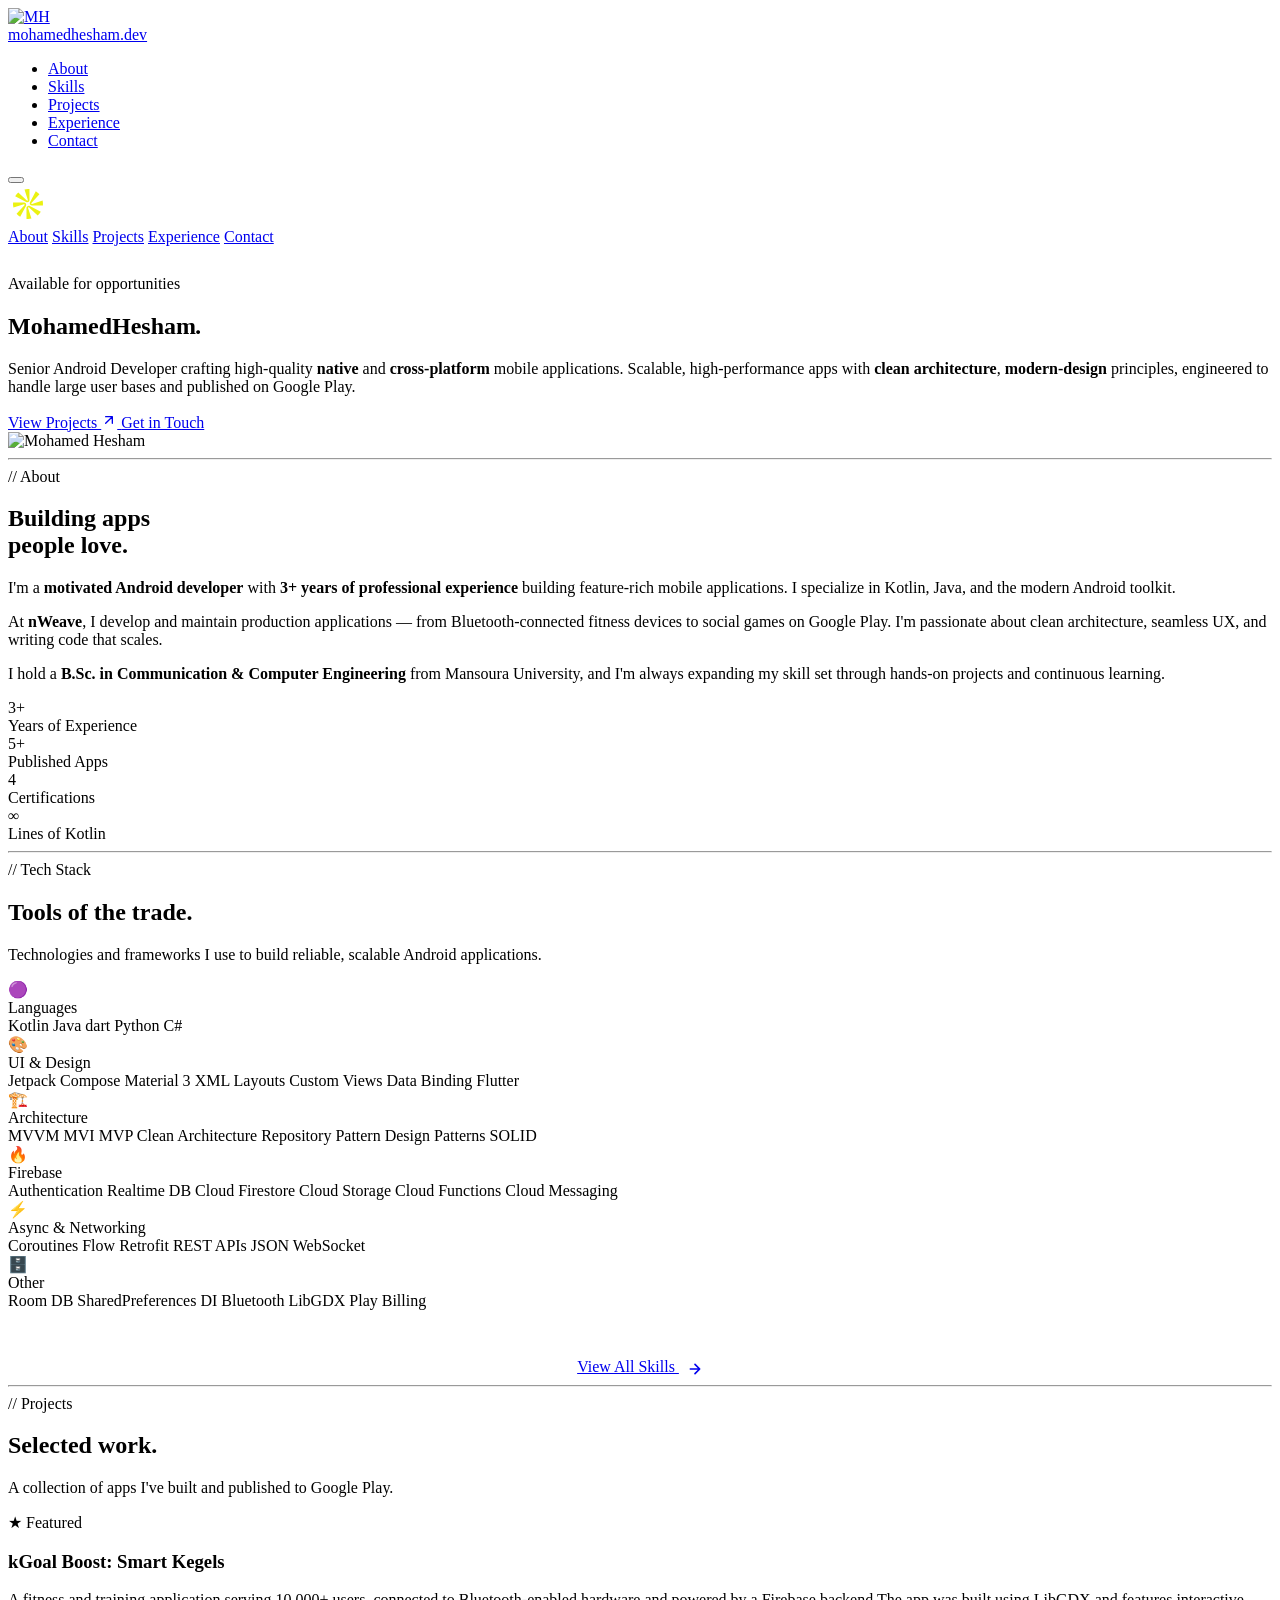
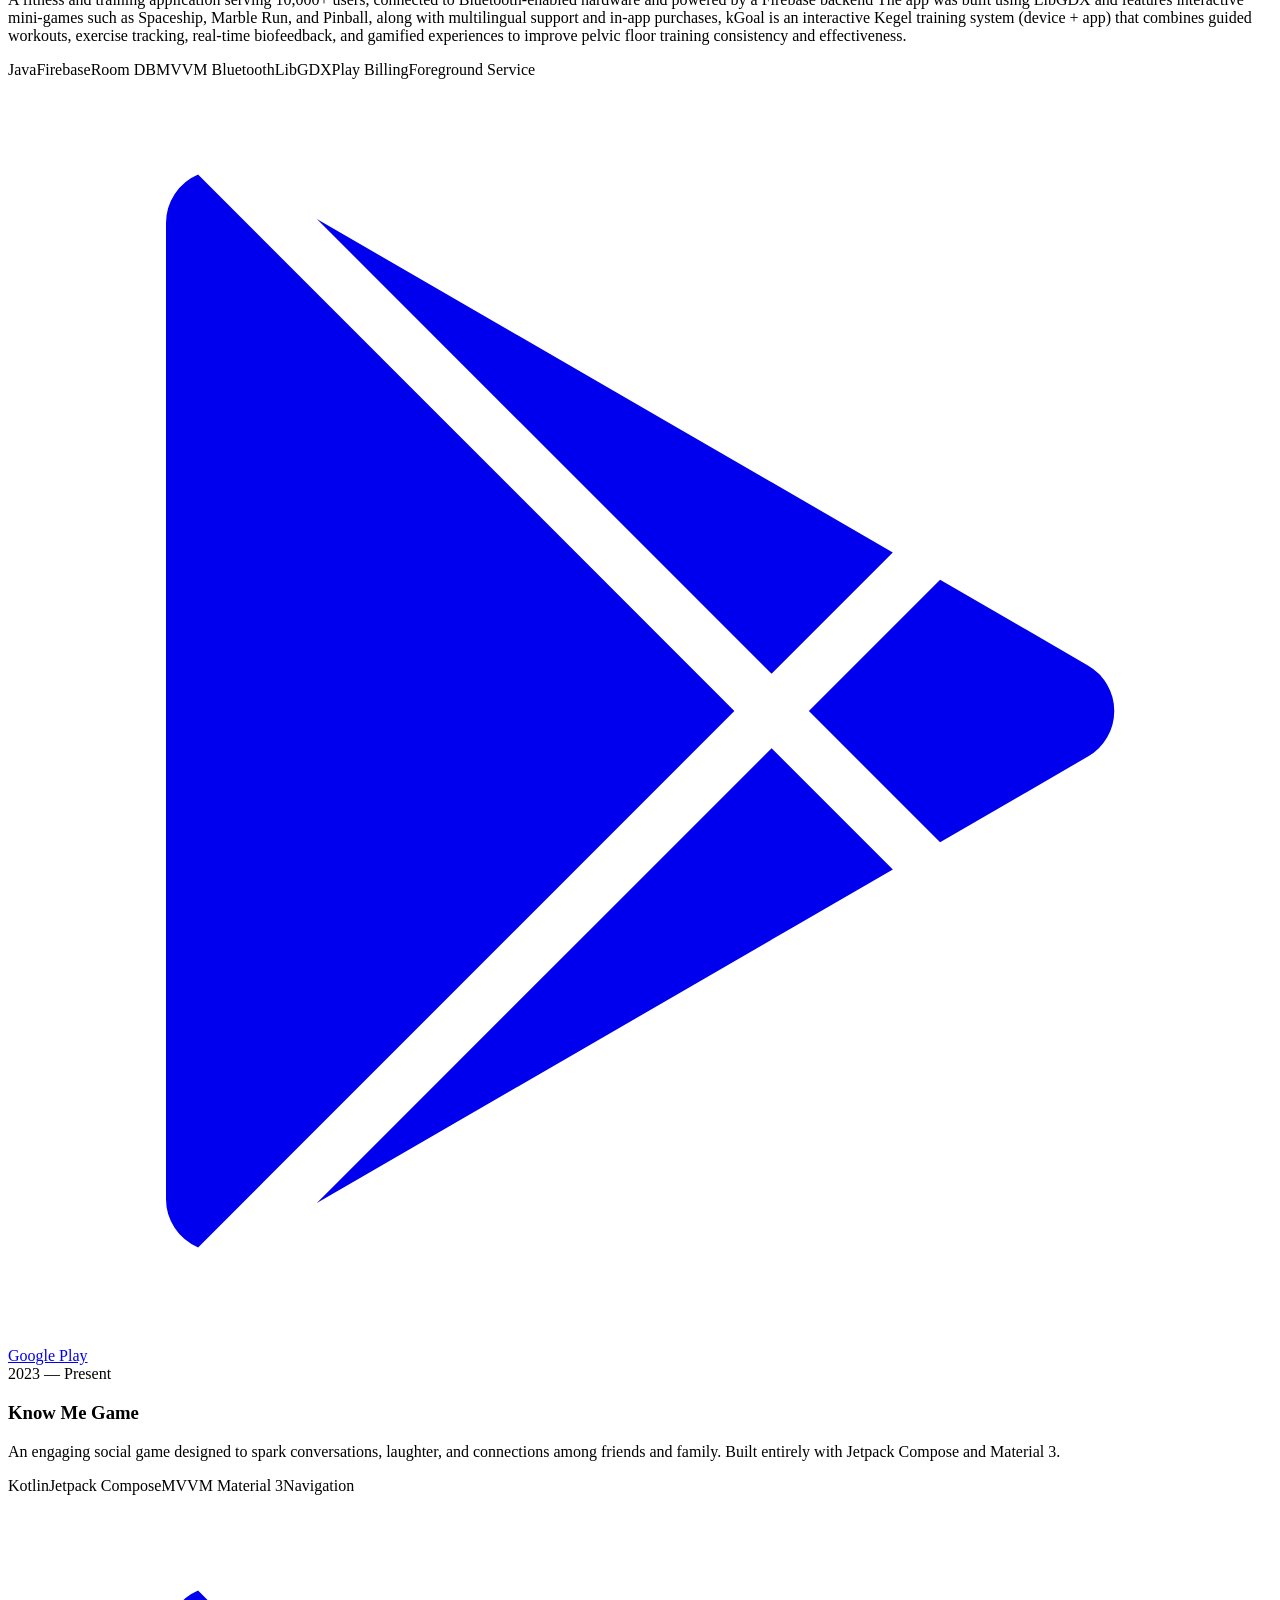
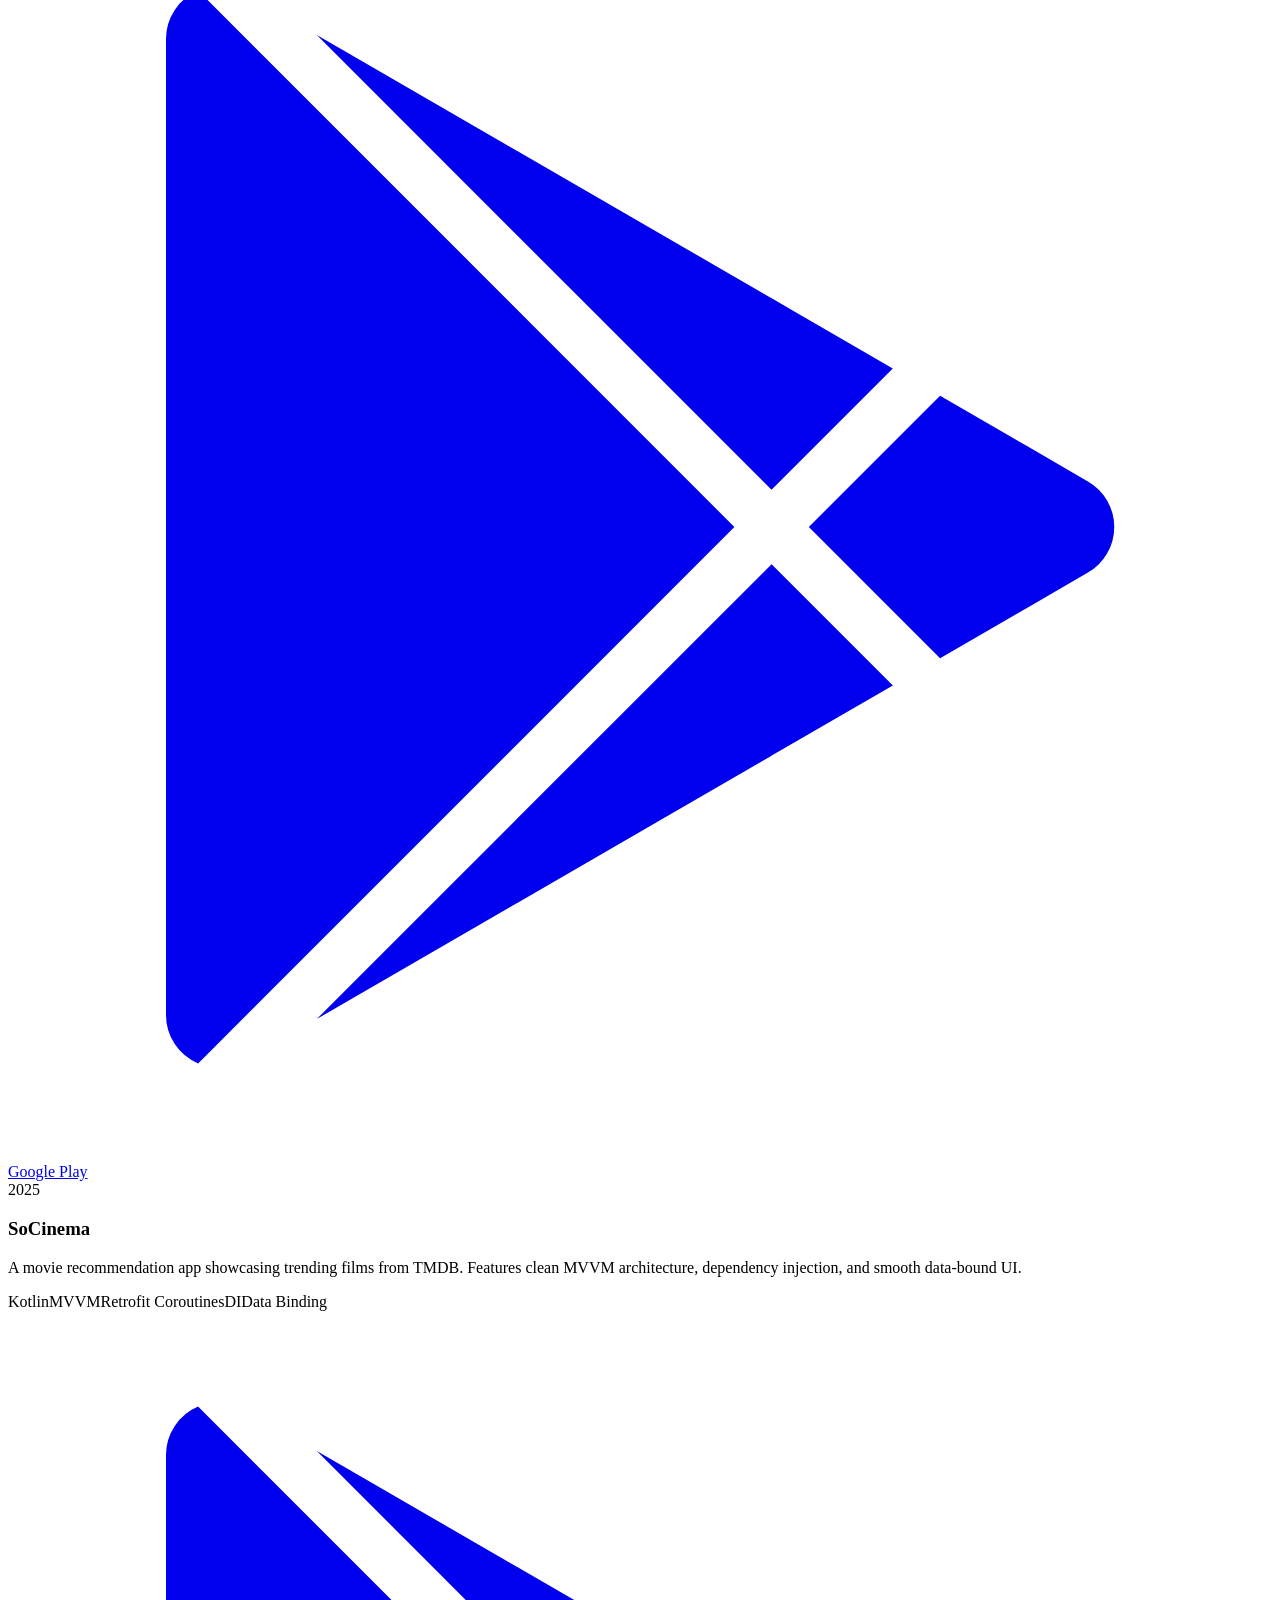
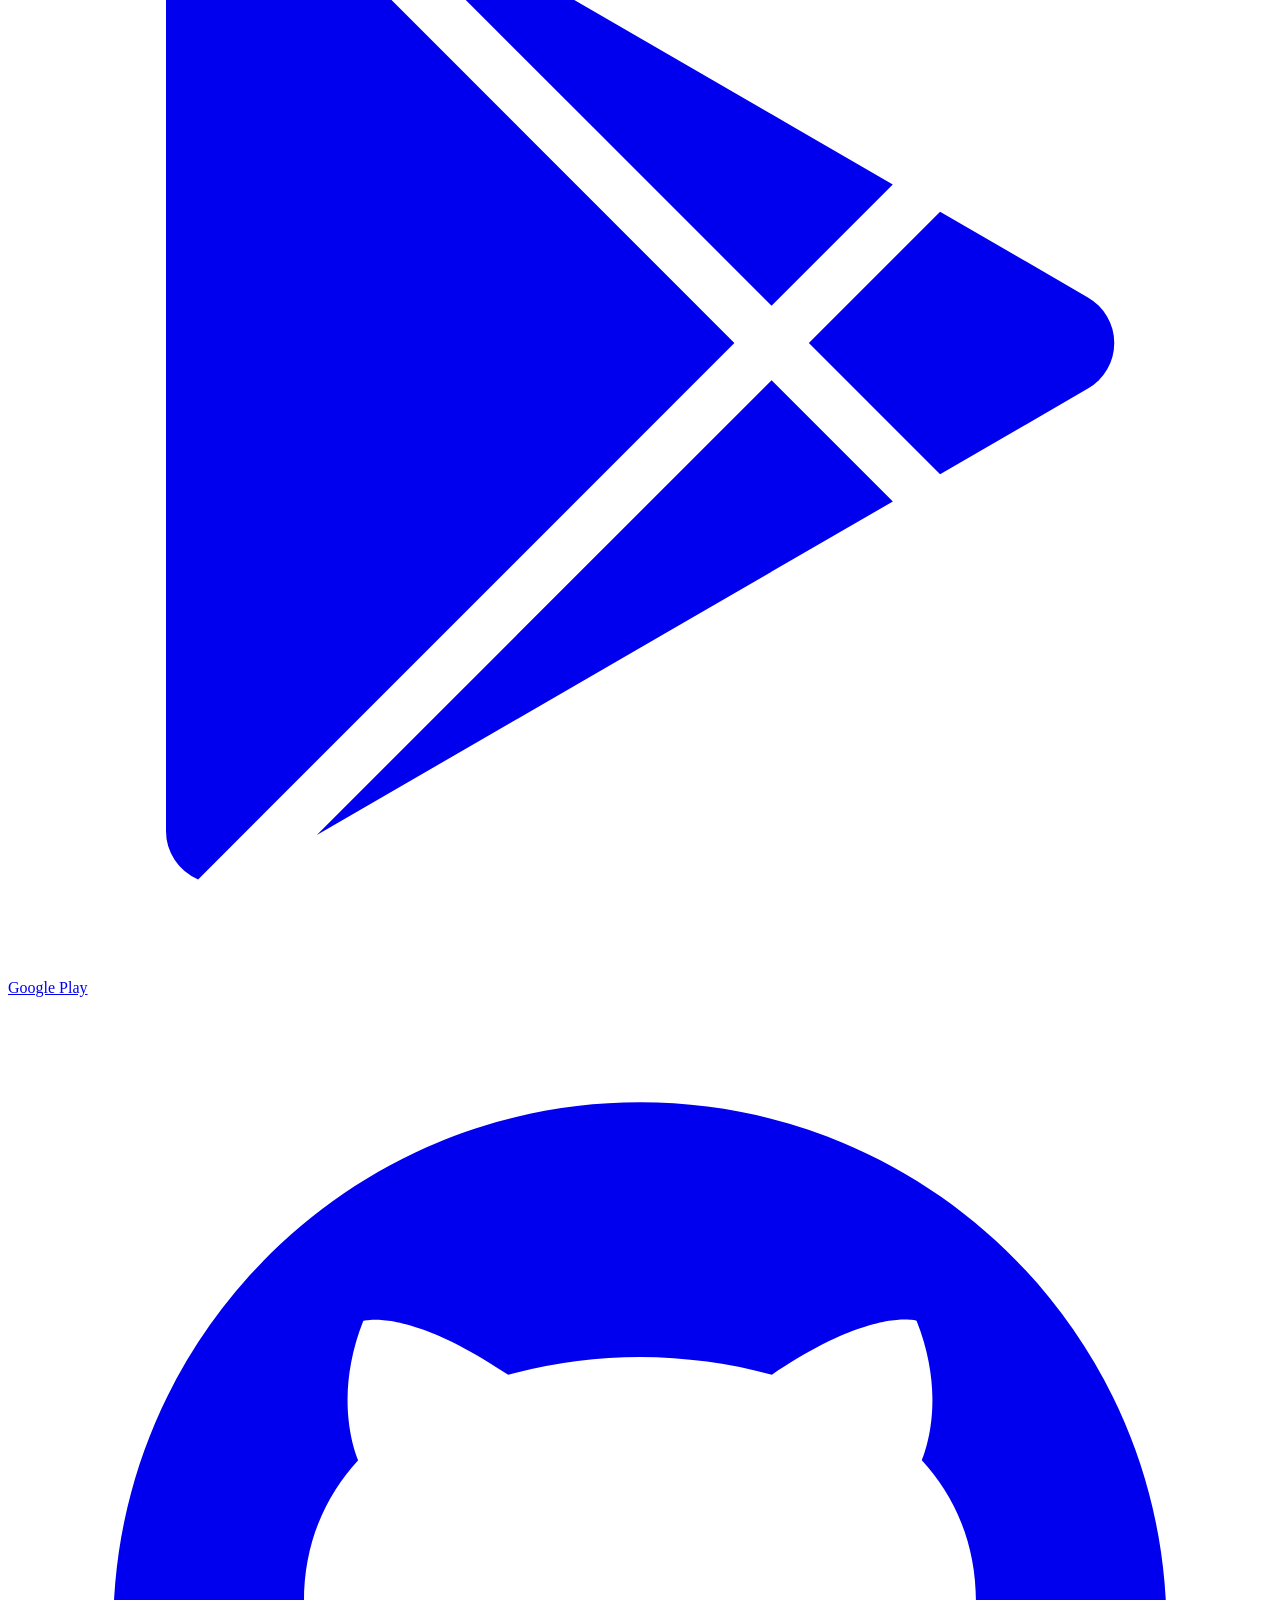
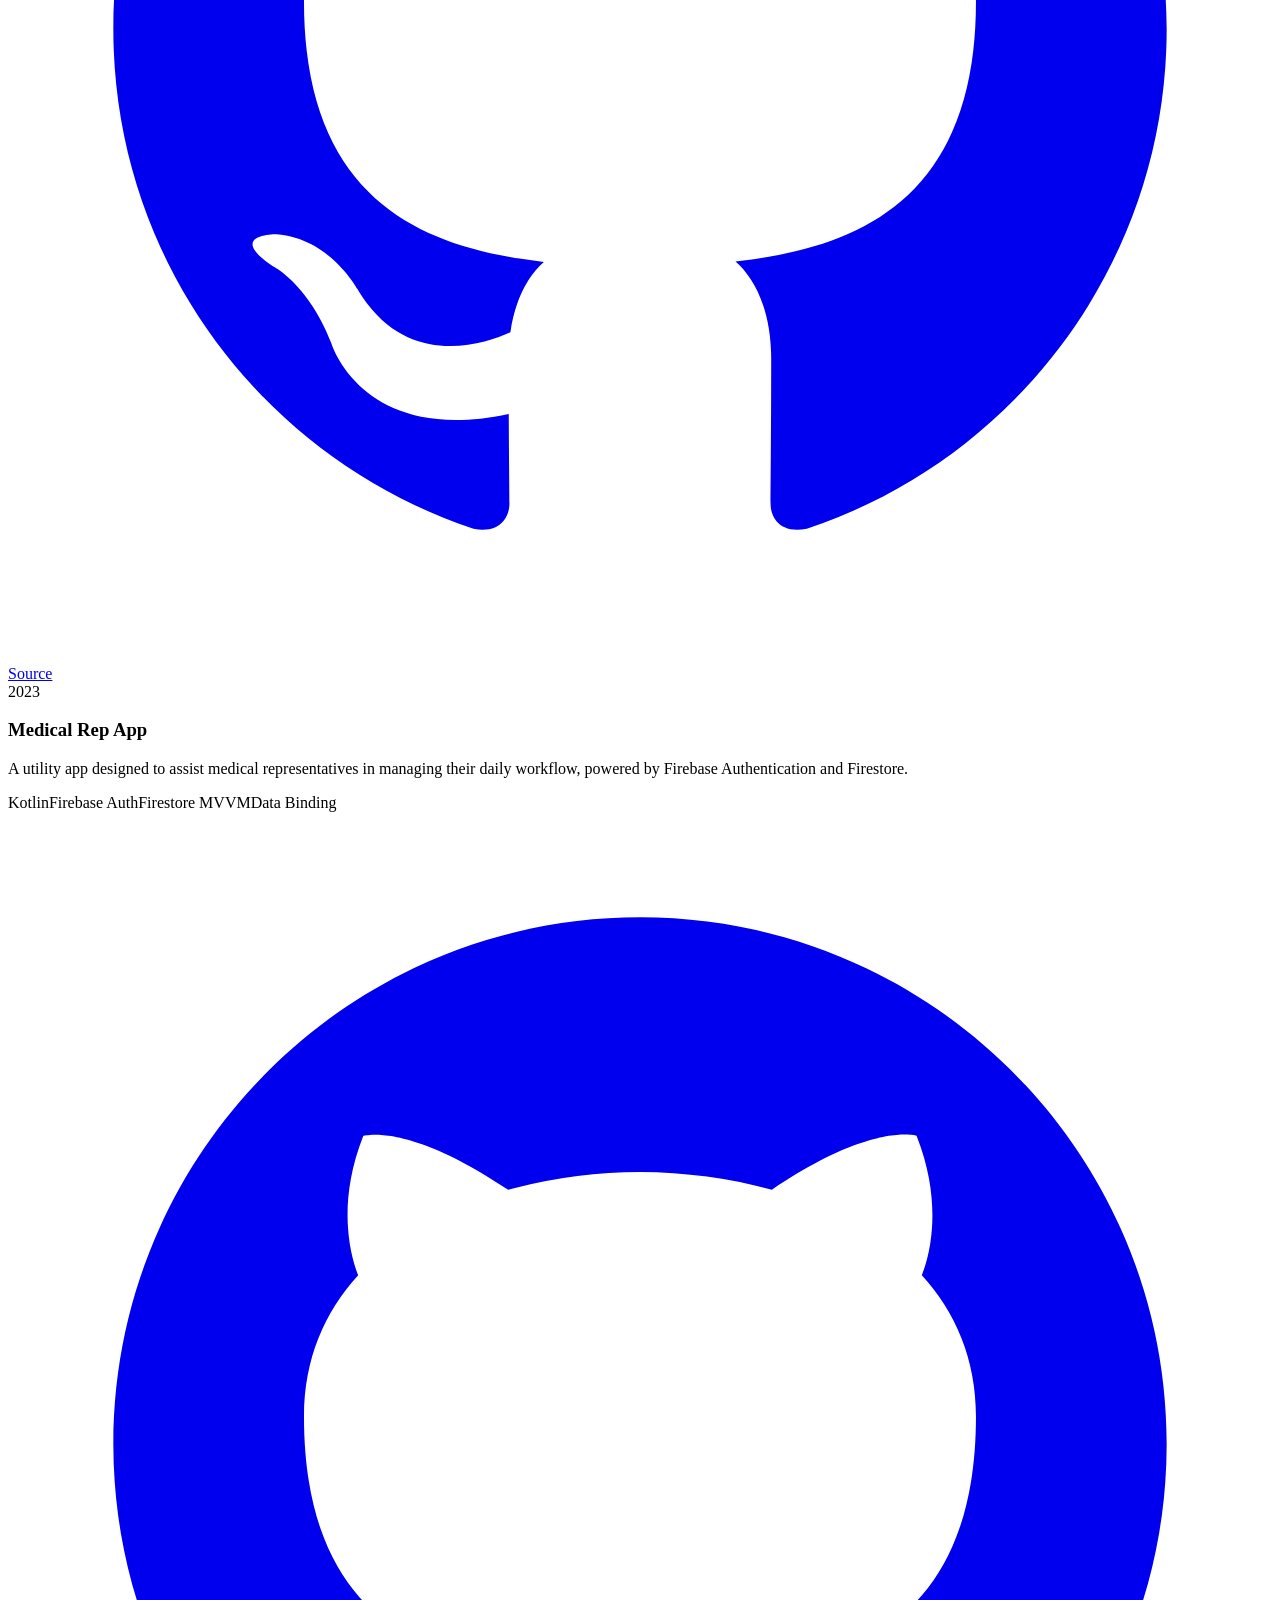
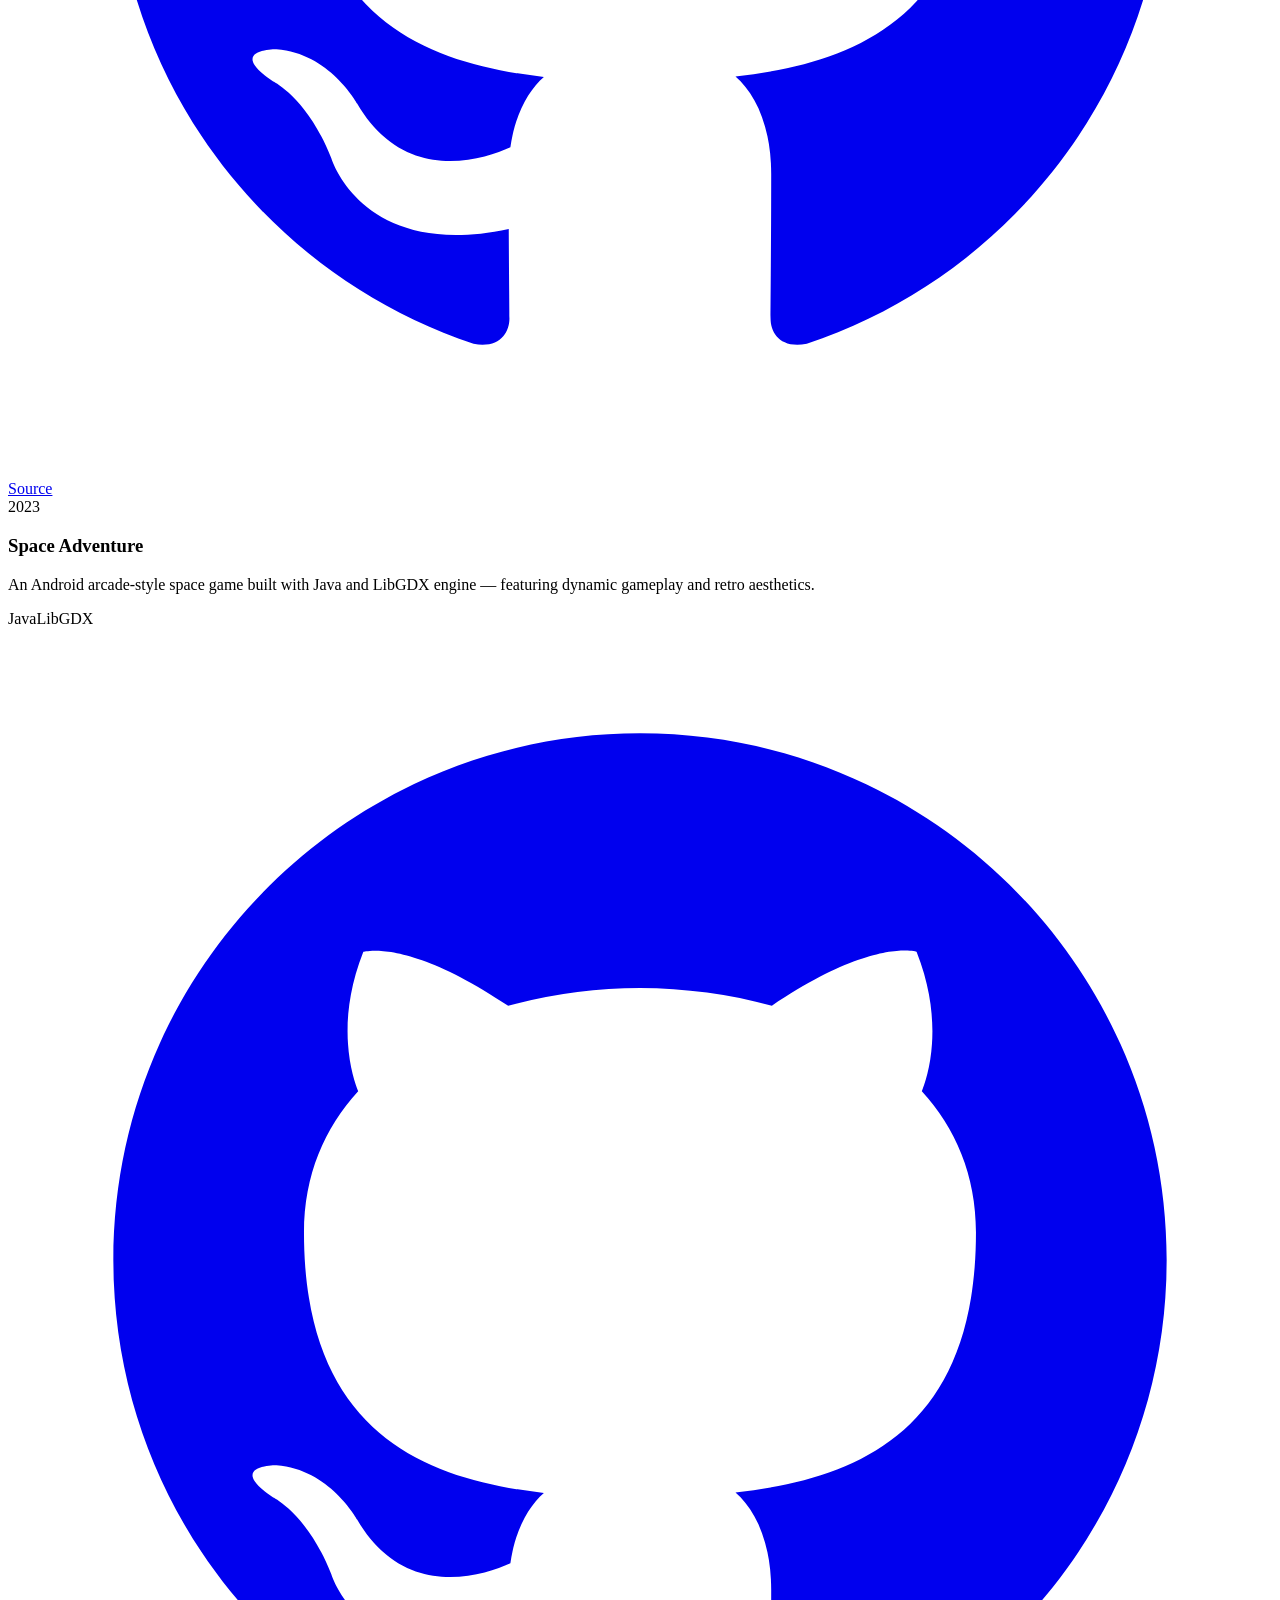
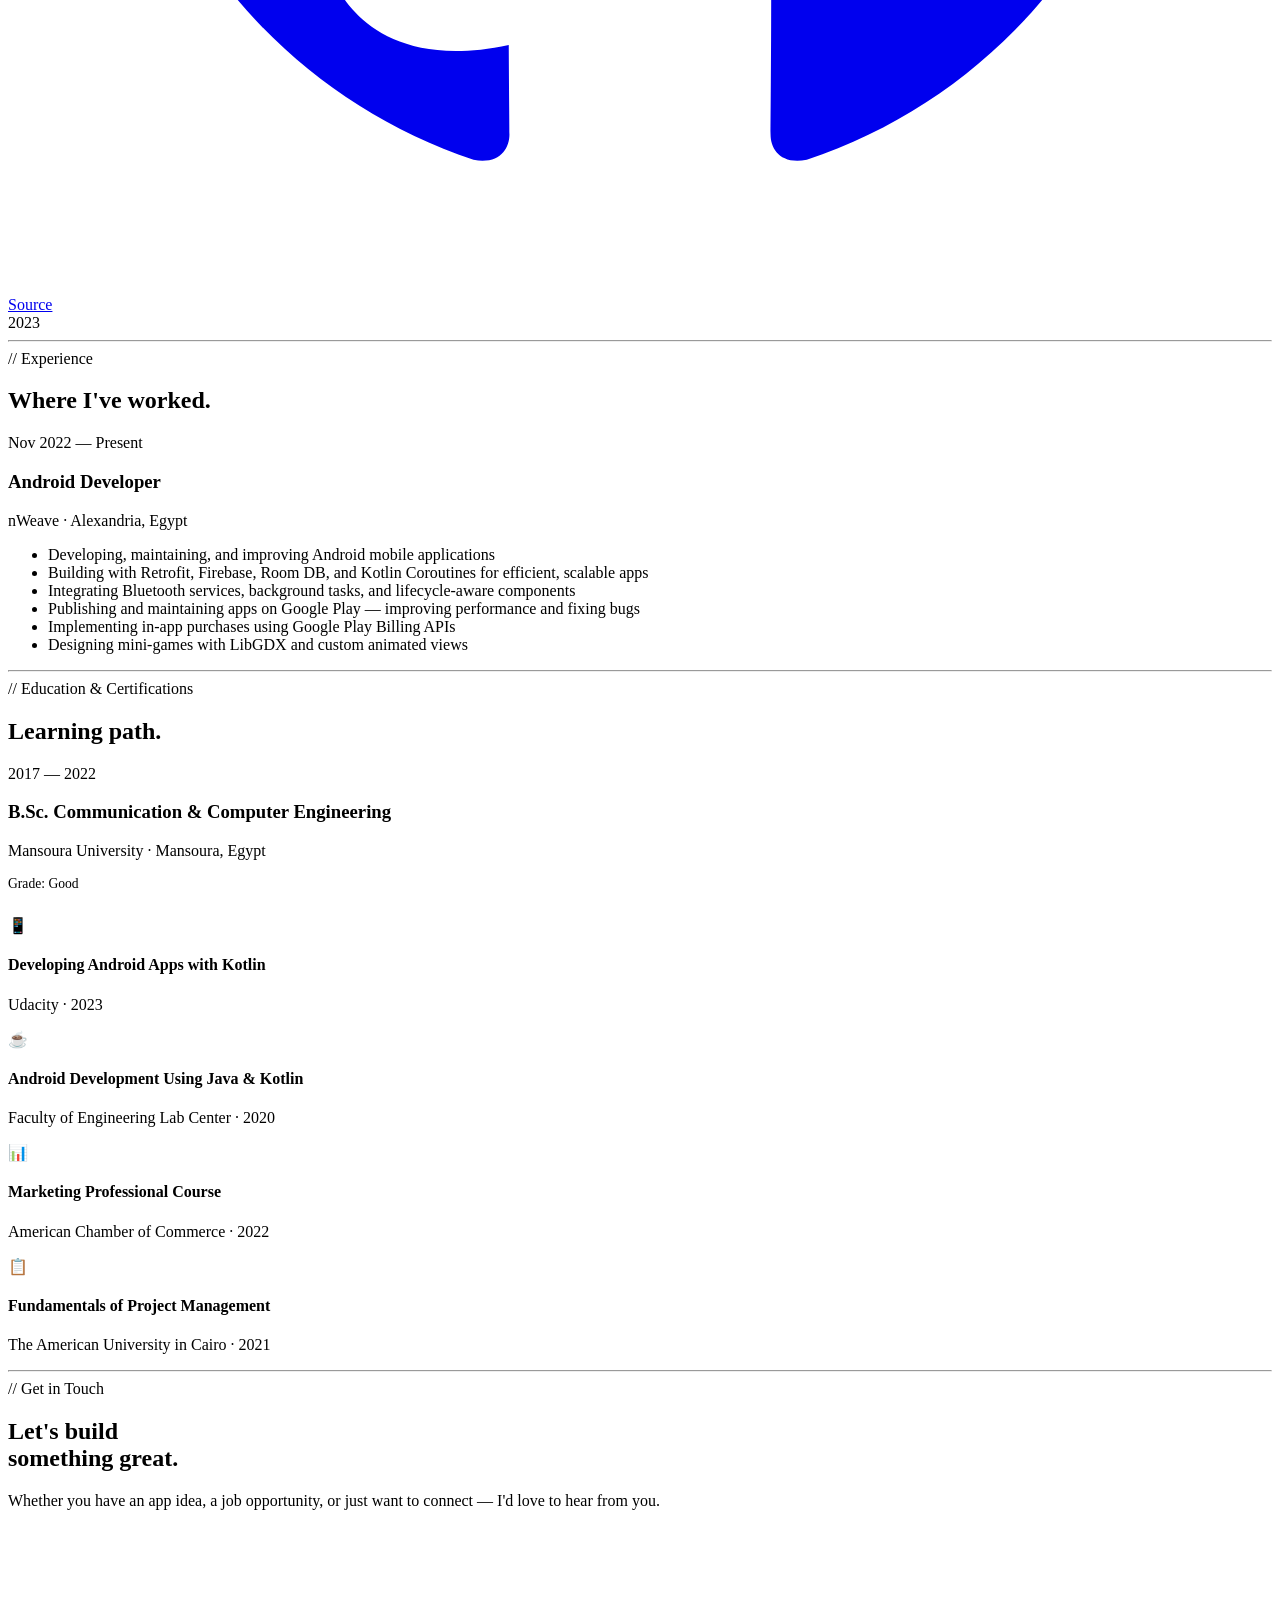
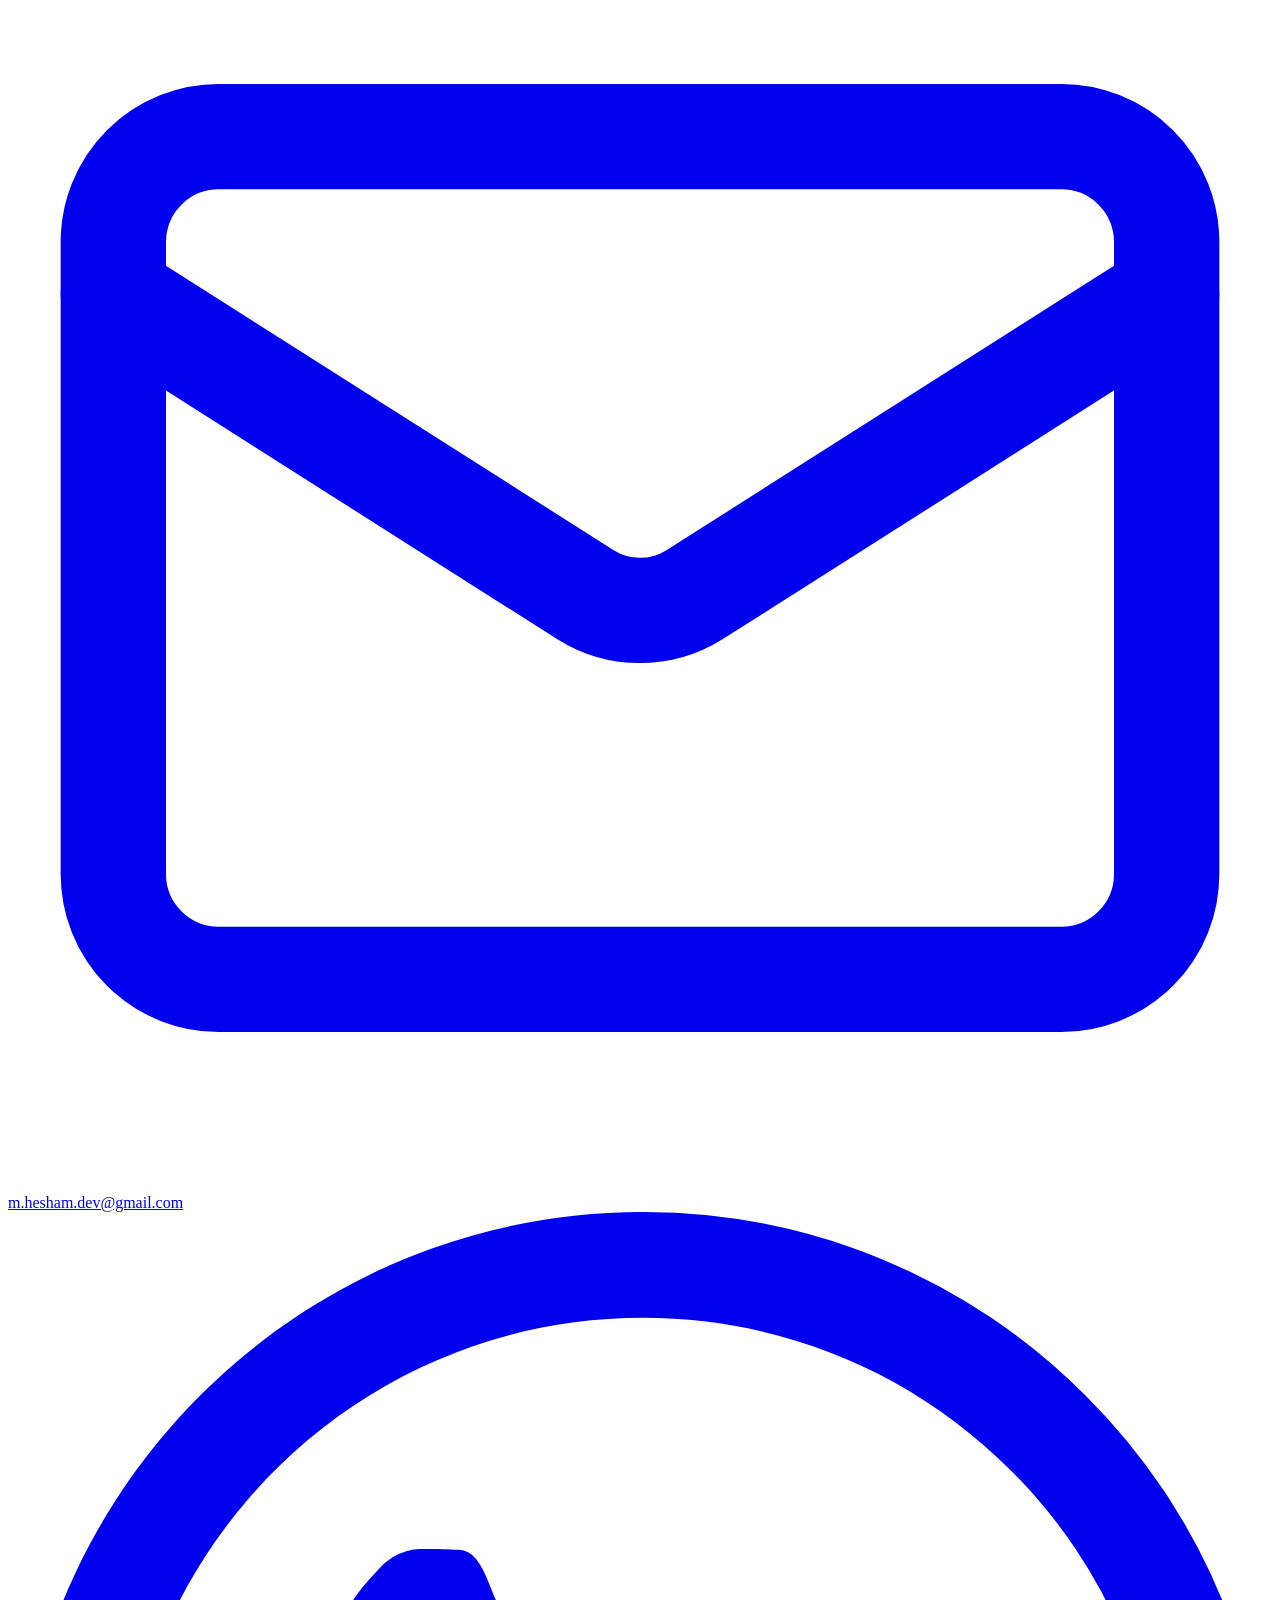
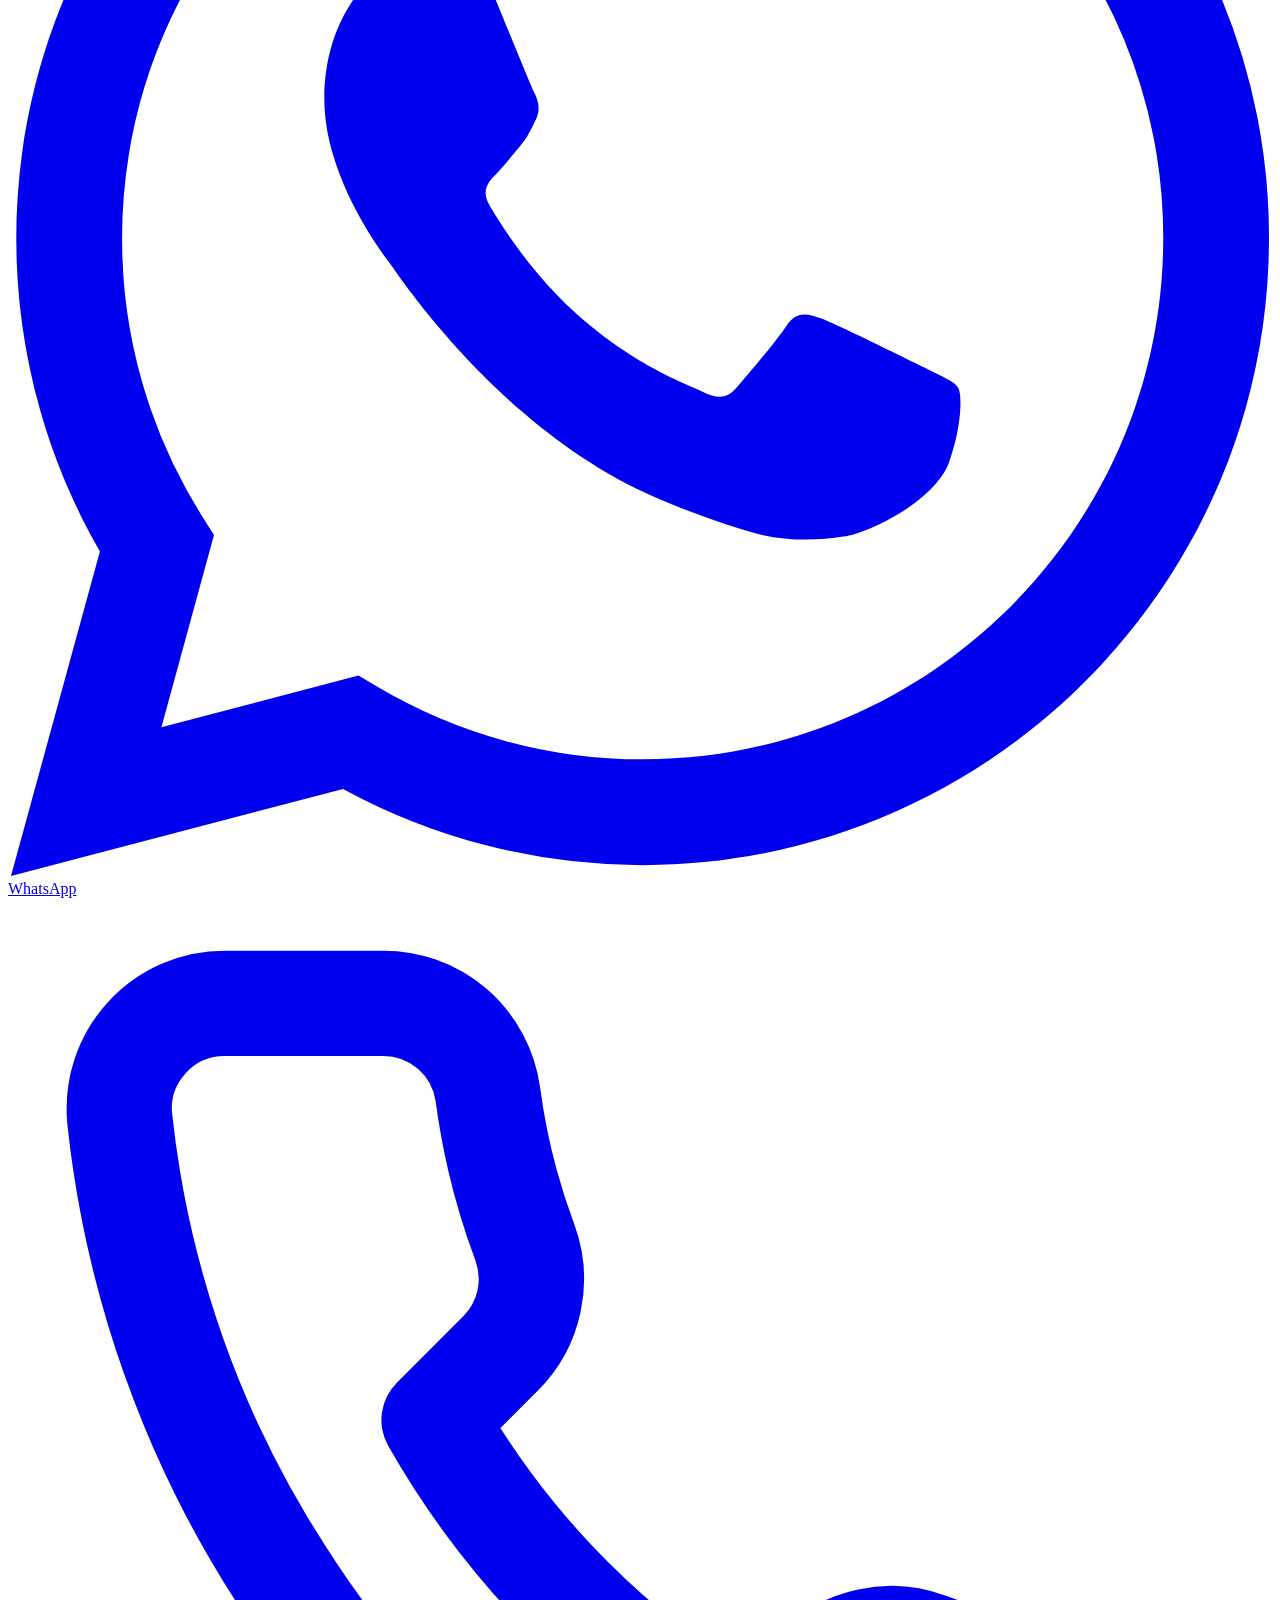
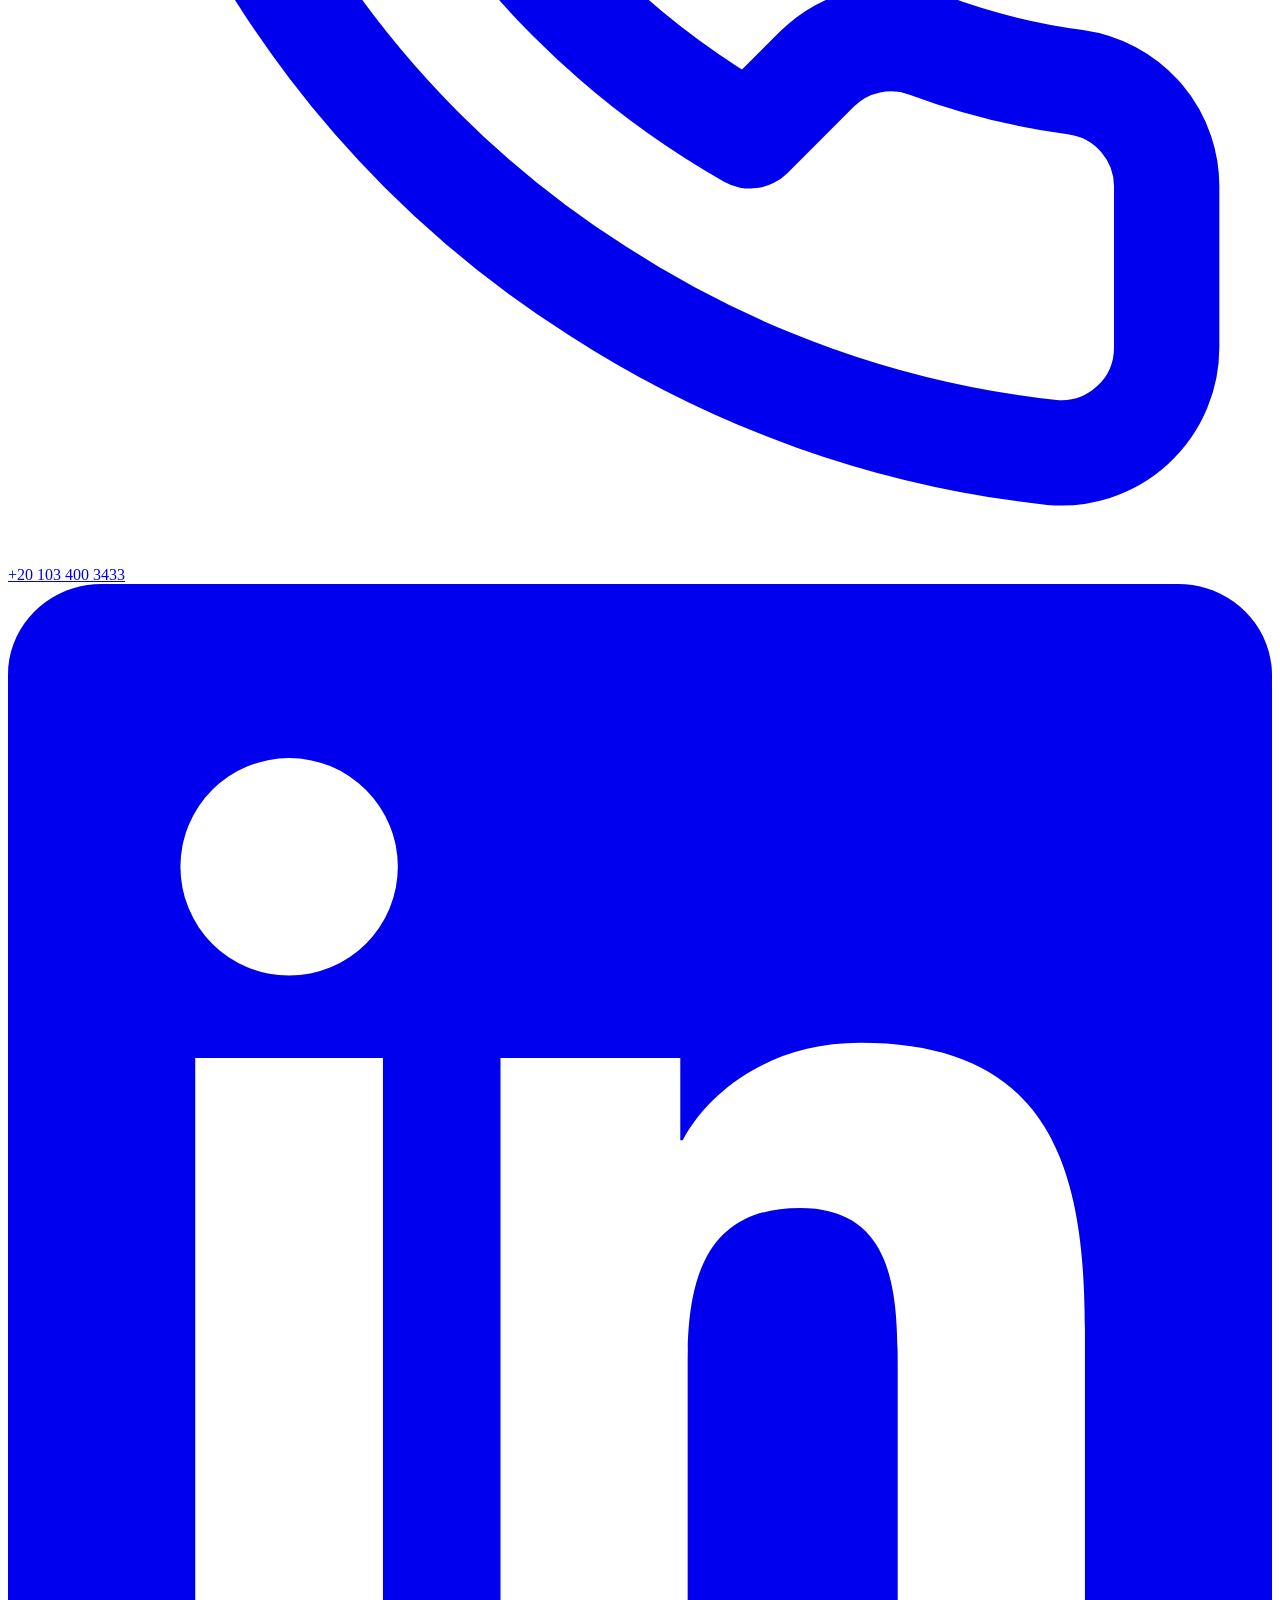
==== Mohamed Hesham — Android Developer.html @ e0581999 "Add files via upload" ====
<!DOCTYPE html>
<!-- saved from url=(0030)https://www.mohamedhesham.dev/ -->
<html lang="en" data-lt-installed="true" data-qb-installed="true"><head><meta http-equiv="Content-Type" content="text/html; charset=UTF-8">
    
    <meta name="viewport" content="width=device-width, initial-scale=1.0">
    <title>Mohamed Hesham — Android Developer</title>
    <meta name="description" content="Mohamed Hesham — Android Developer specializing in Kotlin, Jetpack Compose, and modern mobile architecture. Building seamless experiences on Google Play.">
    <meta name="keywords" content="Android Developer, Kotlin, Jetpack Compose, Firebase, Mobile App Developer, Mohamed Hesham">
    <meta property="og:title" content="Mohamed Hesham — Android Developer">
    <meta property="og:description" content="Crafting premium Android experiences with Kotlin, Jetpack Compose &amp; Clean Architecture.">
    <meta property="og:type" content="website">
    <meta property="og:url" content="https://www.mohamedhesham.dev">
    <meta property="og:image" content="https://www.mohamedhesham.dev/assets/preview.png?v=2">
    <meta property="og:image:width" content="1212">
    <meta property="og:image:height" content="636">
    <meta property="og:image:alt" content="Mohamed Hesham — Android Developer">
    <link rel="canonical" href="https://www.mohamedhesham.dev/">

    <meta name="twitter:card" content="summary_large_image">
    <meta name="twitter:title" content="Mohamed Hesham — Android Developer">
    <meta name="twitter:description" content="Crafting premium Android experiences with Kotlin, Jetpack Compose &amp; Clean Architecture.">
    <meta name="twitter:image" content="https://www.mohamedhesham.dev/assets/preview.png?v=2">

    <link rel="preconnect" href="https://fonts.googleapis.com/">
    <link rel="preconnect" href="https://fonts.gstatic.com/" crossorigin="">
    <link href="./Mohamed Hesham — Android Developer_files/css2" rel="stylesheet">

    <link rel="stylesheet" href="./Mohamed Hesham — Android Developer_files/styles.css">
    <link rel="stylesheet" href="./Mohamed Hesham — Android Developer_files/hero-visual.css">
    <link rel="icon" type="image/svg+xml" href="./Mohamed Hesham — Android Developer_files/logo.svg">
<style id="hb-stylesheet"></style><style type="text/css">@font-face{font-family:"Poppins";font-style:normal;font-weight:400;font-display:swap;src:url([data-uri]) format("woff2");unicode-range:U+0900-097F,U+1CD0-1CF6,U+1CF8-1CF9,U+200C-200D,U+20A8,U+20B9,U+25CC,U+A830-A839,U+A8E0-A8FB}@font-face{font-family:"Poppins";font-style:normal;font-weight:400;font-display:swap;src:url([data-uri]) format("woff2");unicode-range:U+0100-024F,U+0259,U+1E00-1EFF,U+2020,U+20A0-20AB,U+20AD-20CF,U+2113,U+2C60-2C7F,U+A720-A7FF}@font-face{font-family:"Poppins";font-style:normal;font-weight:400;font-display:swap;src:url([data-uri]) format("woff2");unicode-range:U+0000-00FF,U+0131,U+0152-0153,U+02BB-02BC,U+02C6,U+02DA,U+02DC,U+2000-206F,U+2074,U+20AC,U+2122,U+2191,U+2193,U+2212,U+2215,U+FEFF,U+FFFD}@font-face{font-family:"Poppins";font-style:normal;font-weight:500;font-display:swap;src:url([data-uri]) format("woff2");unicode-range:U+0900-097F,U+1CD0-1CF6,U+1CF8-1CF9,U+200C-200D,U+20A8,U+20B9,U+25CC,U+A830-A839,U+A8E0-A8FB}@font-face{font-family:"Poppins";font-style:normal;font-weight:500;font-display:swap;src:url([data-uri]) format("woff2");unicode-range:U+0100-024F,U+0259,U+1E00-1EFF,U+2020,U+20A0-20AB,U+20AD-20CF,U+2113,U+2C60-2C7F,U+A720-A7FF}@font-face{font-family:"Poppins";font-style:normal;font-weight:500;font-display:swap;src:url([data-uri]) format("woff2");unicode-range:U+0000-00FF,U+0131,U+0152-0153,U+02BB-02BC,U+02C6,U+02DA,U+02DC,U+2000-206F,U+2074,U+20AC,U+2122,U+2191,U+2193,U+2212,U+2215,U+FEFF,U+FFFD}@font-face{font-family:"Poppins";font-style:normal;font-weight:600;font-display:swap;src:url([data-uri]) format("woff2");unicode-range:U+0900-097F,U+1CD0-1CF6,U+1CF8-1CF9,U+200C-200D,U+20A8,U+20B9,U+25CC,U+A830-A839,U+A8E0-A8FB}@font-face{font-family:"Poppins";font-style:normal;font-weight:600;font-display:swap;src:url([data-uri]) format("woff2");unicode-range:U+0100-024F,U+0259,U+1E00-1EFF,U+2020,U+20A0-20AB,U+20AD-20CF,U+2113,U+2C60-2C7F,U+A720-A7FF}@font-face{font-family:"Poppins";font-style:normal;font-weight:600;font-display:swap;src:url([data-uri]) format("woff2");unicode-range:U+0000-00FF,U+0131,U+0152-0153,U+02BB-02BC,U+02C6,U+02DA,U+02DC,U+2000-206F,U+2074,U+20AC,U+2122,U+2191,U+2193,U+2212,U+2215,U+FEFF,U+FFFD}@font-face{font-family:"Poppins";font-style:normal;font-weight:700;font-display:swap;src:url([data-uri]) format("woff2");unicode-range:U+0900-097F,U+1CD0-1CF6,U+1CF8-1CF9,U+200C-200D,U+20A8,U+20B9,U+25CC,U+A830-A839,U+A8E0-A8FB}@font-face{font-family:"Poppins";font-style:normal;font-weight:700;font-display:swap;src:url([data-uri]) format("woff2");unicode-range:U+0100-024F,U+0259,U+1E00-1EFF,U+2020,U+20A0-20AB,U+20AD-20CF,U+2113,U+2C60-2C7F,U+A720-A7FF}@font-face{font-family:"Poppins";font-style:normal;font-weight:700;font-display:swap;src:url([data-uri]) format("woff2");unicode-range:U+0000-00FF,U+0131,U+0152-0153,U+02BB-02BC,U+02C6,U+02DA,U+02DC,U+2000-206F,U+2074,U+20AC,U+2122,U+2191,U+2193,U+2212,U+2215,U+FEFF,U+FFFD}</style><script type="text/javascript" src="chrome-extension://aggiiclaiamajehmlfpkjmlbadmkledi/popup.js" async=""></script><script type="text/javascript" src="chrome-extension://aggiiclaiamajehmlfpkjmlbadmkledi/tat_popup.js" async=""></script><link href="chrome-extension://alhgpfoeiimagjlnfekdhkjlkiomcapa/js/css/inject.css" rel="stylesheet" type="text/css" data-apio="true"><link data-apio="true" rel="stylesheet" type="text/css" href="chrome-extension://alhgpfoeiimagjlnfekdhkjlkiomcapa/js/css/a_chrome-extension_inject_global_module_scss.css"><link data-apio="true" rel="stylesheet" type="text/css" href="chrome-extension://alhgpfoeiimagjlnfekdhkjlkiomcapa/js/css/a_chrome-extension_inject_core_components_OpenPopupButton_tsx.css"></head>

<body data-new-gr-c-s-check-loaded="14.1280.0" data-gr-ext-installed="">

    <!-- ═══ NAV ═══ -->
    <nav id="nav" class="scrolled">
        <a href="https://www.mohamedhesham.dev/#" class="nav-logo" aria-label="Mohamed Hesham">
            <div class="logo-container">
                <img src="./Mohamed Hesham — Android Developer_files/logo.svg" alt="MH">
            </div>
            <span class="logo-text">mohamedhesham<span class="logo-dot">.dev</span></span>
        </a>
        <ul class="nav-links">
            <li><a href="https://www.mohamedhesham.dev/#about">About</a></li>
            <li><a href="https://www.mohamedhesham.dev/#skills">Skills</a></li>
            <li><a href="https://www.mohamedhesham.dev/#projects">Projects</a></li>
            <li><a href="https://www.mohamedhesham.dev/#experience">Experience</a></li>
            <li><a href="https://www.mohamedhesham.dev/#contact">Contact</a></li>
        </ul>
        <button class="nav-hamburger" id="hamburger" aria-label="Toggle menu">
            <span></span><span></span><span></span>
        </button>
    </nav>

    <!-- Mobile Menu -->
    <div class="zp-open-popup-button"><div class="x_R61yl zp-14-0-1-zp-fixed"><img alt="Apollo.io" src="[data-uri]" class="x_kJtSQ"></div></div><div class="mobile-menu" id="mobileMenu">
        <a href="https://www.mohamedhesham.dev/#about" onclick="closeMobile()">About</a>
        <a href="https://www.mohamedhesham.dev/#skills" onclick="closeMobile()">Skills</a>
        <a href="https://www.mohamedhesham.dev/#projects" onclick="closeMobile()">Projects</a>
        <a href="https://www.mohamedhesham.dev/#experience" onclick="closeMobile()">Experience</a>
        <a href="https://www.mohamedhesham.dev/#contact" onclick="closeMobile()">Contact</a>
    </div>


    <!-- ═══ HERO ═══ -->
    <div class="cursor-glow" id="cursorGlow" style="left: 1130px; top: 68px;"></div>
    <section class="hero">
        <div class="hero-glow"></div>
        <div class="hero-particles" id="heroParticles"><div class="particle" style="left: 36.935%; height: 3.28007px; width: 3.28007px; animation-duration: 9.70699s; animation-delay: 3.22139s;"></div><div class="particle" style="left: 56.1253%; height: 2.19773px; width: 2.19773px; animation-duration: 12.3533s; animation-delay: 2.67423s;"></div><div class="particle" style="left: 54.1385%; height: 3.97806px; width: 3.97806px; animation-duration: 9.4702s; animation-delay: 1.08779s;"></div><div class="particle" style="left: 94.46%; height: 1.03813px; width: 1.03813px; animation-duration: 7.29409s; animation-delay: 2.47564s;"></div><div class="particle" style="left: 73.1131%; height: 3.35329px; width: 3.35329px; animation-duration: 6.62757s; animation-delay: 2.32477s;"></div><div class="particle" style="left: 21.8883%; height: 1.37872px; width: 1.37872px; animation-duration: 11.1725s; animation-delay: 3.55956s;"></div><div class="particle" style="left: 28.8273%; height: 2.74514px; width: 2.74514px; animation-duration: 8.95465s; animation-delay: 0.820199s;"></div><div class="particle" style="left: 94.0308%; height: 1.93932px; width: 1.93932px; animation-duration: 8.29661s; animation-delay: 1.50681s;"></div><div class="particle" style="left: 26.1567%; height: 1.46127px; width: 1.46127px; animation-duration: 10.6051s; animation-delay: 3.26292s;"></div><div class="particle" style="left: 17.2161%; height: 1.90187px; width: 1.90187px; animation-duration: 13.9461s; animation-delay: 3.96052s;"></div><div class="particle" style="left: 6.37474%; height: 2.02688px; width: 2.02688px; animation-duration: 7.11762s; animation-delay: 1.43278s;"></div><div class="particle" style="left: 16.8314%; height: 1.15631px; width: 1.15631px; animation-duration: 11.7355s; animation-delay: 1.29749s;"></div><div class="particle" style="left: 89.4618%; height: 2.403px; width: 2.403px; animation-duration: 12.2987s; animation-delay: 2.67709s;"></div></div>

        <!-- Left: Text Content -->
        <div class="hero-content">
            <div class="hero-badge">
                <span class="dot"></span>
                Available for opportunities
            </div>

            <h1><span class="line"><span class="line-inner">Mohamed</span></span><span class="line"><span class="line-inner">Hesham<em>.</em></span></span></h1>

            <p class="hero-description">
                Senior Android Developer crafting high-quality <strong>native</strong> and
                <strong>cross-platform</strong> mobile applications. Scalable, high-performance apps with <strong>clean
                    architecture</strong>, <strong>modern-design</strong> principles, engineered to handle large user
                bases and published on Google Play.
            </p>

            <div class="hero-actions">
                <a href="https://www.mohamedhesham.dev/#projects" class="btn-primary">
                    View Projects
                    <svg width="16" height="16" viewBox="0 0 24 24" fill="none" stroke="currentColor" stroke-width="2" stroke-linecap="round" stroke-linejoin="round">
                        <path d="M7 17l9.2-9.2M7 7h10v10"></path>
                    </svg>
                </a>
                <a href="https://www.mohamedhesham.dev/#contact" class="btn-secondary" style="--x: 95.92237243785434%; --y: 75.50104696380497%;">Get in Touch</a>
            </div>
        </div>

        <!-- Right: Image Content -->
        <div class="hero-visual">
            <div class="hero-image-container">
                <img src="./Mohamed Hesham — Android Developer_files/hero_section_img.png" alt="Mohamed Hesham" class="hero-image">
            </div>
        </div>

    </section>

    <div class="divider">
        <hr>
    </div>

    <!-- ═══ ABOUT ═══ -->
    <section id="about">
        <div class="about-grid">
            <div class="about-text reveal-left visible">
                <span class="section-label">// About</span>
                <h2 class="section-title">Building apps<br>people love.</h2>
                <p>
                    I'm a <strong>motivated Android developer</strong> with
                    <strong>3+ years of professional experience</strong> building feature-rich mobile
                    applications. I specialize in Kotlin, Java, and the modern Android toolkit.
                </p>
                <p>
                    At <strong>nWeave</strong>, I develop and maintain production applications — from
                    Bluetooth-connected fitness devices to social games on Google Play. I'm passionate
                    about clean architecture, seamless UX, and writing code that scales.
                </p>
                <p>
                    I hold a <strong>B.Sc. in Communication &amp; Computer Engineering</strong> from
                    Mansoura University, and I'm always expanding my skill set through hands-on
                    projects and continuous learning.
                </p>
            </div>

            <div class="about-stats reveal-right visible">
                <div class="stat-card">
                    <div class="stat-number" style="animation: countUp 0.6s var(--ease-out) forwards;">3+</div>
                    <div class="stat-label">Years of Experience</div>
                </div>
                <div class="stat-card">
                    <div class="stat-number" style="animation: countUp 0.6s var(--ease-out) forwards;">5+</div>
                    <div class="stat-label">Published Apps</div>
                </div>
                <div class="stat-card">
                    <div class="stat-number" style="animation: countUp 0.6s var(--ease-out) forwards;">4</div>
                    <div class="stat-label">Certifications</div>
                </div>
                <div class="stat-card">
                    <div class="stat-number" style="animation: countUp 0.6s var(--ease-out) forwards;">∞</div>
                    <div class="stat-label">Lines of Kotlin</div>
                </div>
            </div>
        </div>
    </section>

    <div class="divider">
        <hr>
    </div>

    <!-- ═══ SKILLS ═══ -->
    <section id="skills">
        <div class="reveal visible">
            <span class="section-label">// Tech Stack</span>
            <h2 class="section-title">Tools of the trade.</h2>
            <p class="section-subtitle">Technologies and frameworks I use to build reliable, scalable Android
                applications.</p>
        </div>

        <div class="skills-grid">
            <div class="skill-card reveal visible">
                <span class="skill-icon">🟣</span>
                <div class="skill-name">Languages</div>
                <div class="skill-tags">
                    <span class="skill-tag">Kotlin</span>
                    <span class="skill-tag">Java</span>
                    <span class="skill-tag">dart</span>
                    <span class="skill-tag">Python</span>
                    <span class="skill-tag">C#</span>
                </div>
            </div>

            <div class="skill-card reveal visible">
                <span class="skill-icon">🎨</span>
                <div class="skill-name">UI &amp; Design</div>
                <div class="skill-tags">
                    <span class="skill-tag">Jetpack Compose</span>
                    <span class="skill-tag">Material 3</span>
                    <span class="skill-tag">XML Layouts</span>
                    <span class="skill-tag">Custom Views</span>
                    <span class="skill-tag">Data Binding</span>
                    <span class="skill-tag">Flutter</span>
                </div>
            </div>

            <div class="skill-card reveal visible">
                <span class="skill-icon">🏗️</span>
                <div class="skill-name">Architecture</div>
                <div class="skill-tags">
                    <span class="skill-tag">MVVM</span>
                    <span class="skill-tag">MVI</span>
                    <span class="skill-tag">MVP</span>
                    <span class="skill-tag">Clean Architecture</span>
                    <span class="skill-tag">Repository Pattern</span>
                    <span class="skill-tag">Design Patterns</span>
                    <span class="skill-tag">SOLID</span>
                </div>
            </div>

            <div class="skill-card reveal visible">
                <span class="skill-icon">🔥</span>
                <div class="skill-name">Firebase</div>
                <div class="skill-tags">
                    <span class="skill-tag">Authentication</span>
                    <span class="skill-tag">Realtime DB</span>
                    <span class="skill-tag">Cloud Firestore</span>
                    <span class="skill-tag">Cloud Storage</span>
                    <span class="skill-tag">Cloud Functions</span>
                    <span class="skill-tag">Cloud Messaging</span>
                </div>
            </div>

            <div class="skill-card reveal visible">
                <span class="skill-icon">⚡</span>
                <div class="skill-name">Async &amp; Networking</div>
                <div class="skill-tags">
                    <span class="skill-tag">Coroutines</span>
                    <span class="skill-tag">Flow</span>
                    <span class="skill-tag">Retrofit</span>
                    <span class="skill-tag">REST APIs</span>
                    <span class="skill-tag">JSON</span>
                    <span class="skill-tag">WebSocket</span>
                </div>
            </div>

            <div class="skill-card reveal visible">
                <span class="skill-icon">🗄️</span>
                <div class="skill-name">Other</div>
                <div class="skill-tags">
                    <span class="skill-tag">Room DB</span>
                    <span class="skill-tag">SharedPreferences</span>
                    <span class="skill-tag">DI</span>
                    <span class="skill-tag">Bluetooth</span>
                    <span class="skill-tag">LibGDX</span>
                    <span class="skill-tag">Play Billing</span>
                </div>
            </div>
        </div>

        <div class="skills-more-action reveal visible" style="text-align: center; margin-top: 3rem;">
            <a href="https://www.mohamedhesham.dev/skills.html" class="btn-secondary">
                View All Skills
                <svg width="16" height="16" viewBox="0 0 24 24" fill="none" stroke="currentColor" stroke-width="2.5" stroke-linecap="round" stroke-linejoin="round" style="margin-left: 0.5rem; display: inline-block; vertical-align: middle;">
                    <path d="M5 12h14M12 5l7 7-7 7"></path>
                </svg>
            </a>
        </div>
    </section>

    <div class="divider">
        <hr>
    </div>

    <!-- ═══ PROJECTS ═══ -->
    <section id="projects">
        <div class="reveal visible">
            <span class="section-label">// Projects</span>
            <h2 class="section-title">Selected work.</h2>
            <p class="section-subtitle">A collection of apps I've built and published to Google Play.</p>
        </div>

        <div class="projects-grid">

            <!-- kGoal -->
            <div class="project-card featured reveal visible" style="transform: translateY(0px) perspective(800px) rotateX(0deg) rotateY(0deg);">
                <div>
                    <span class="project-featured-tag">★ Featured</span>
                    <h3 class="project-title">kGoal Boost: Smart Kegels</h3>
                    <p class="project-desc">
                        A fitness and training application serving 10,000+ users, connected to Bluetooth-enabled
                        hardware and powered by a Firebase backend
                        The app was built using LibGDX and features interactive mini-games such as Spaceship, Marble
                        Run, and Pinball, along with multilingual support and in-app purchases,
                        kGoal is an interactive Kegel training system (device + app) that combines guided workouts,
                        exercise tracking, real-time biofeedback, and gamified experiences to improve pelvic floor
                        training consistency and effectiveness.
                    </p>
                    <div class="project-tech">
                        <span>Java</span><span>Firebase</span><span>Room DB</span><span>MVVM</span>
                        <span>Bluetooth</span><span>LibGDX</span><span>Play Billing</span><span>Foreground
                            Service</span>
                    </div>
                    <div class="project-links">
                        <a href="https://play.google.com/store/apps/details?id=com.minnalife.boost" class="project-link" target="_blank" rel="noopener">
                            <svg viewBox="0 0 24 24" fill="currentColor">
                                <path d="M3.609 1.814L13.792 12 3.61 22.186a.996.996 0 01-.61-.92V2.734a1 1 0 01.609-.92zm10.89 10.893l2.302 2.302-10.937 6.333 8.635-8.635zm3.199-3.199l2.807 1.626a1 1 0 010 1.732l-2.807 1.626L15.206 12l2.492-2.492zM5.864 2.658L16.8 8.99l-2.302 2.302-8.634-8.634z"></path>
                            </svg>
                            Google Play
                        </a>
                    </div>
                </div>
                <span class="project-year">2023 — Present</span>
            </div>

            <!-- Know Me -->
            <div class="project-card reveal visible" style="transform: translateY(0px) perspective(800px) rotateX(0deg) rotateY(0deg);">
                <div>
                    <h3 class="project-title">Know Me Game</h3>
                    <p class="project-desc">
                        An engaging social game designed to spark conversations, laughter, and
                        connections among friends and family. Built entirely with Jetpack Compose
                        and Material 3.
                    </p>
                    <div class="project-tech">
                        <span>Kotlin</span><span>Jetpack Compose</span><span>MVVM</span>
                        <span>Material 3</span><span>Navigation</span>
                    </div>
                    <div class="project-links">
                        <a href="https://play.google.com/store/apps/details?id=com.hesham0_0.tegi_netaraf" class="project-link" target="_blank" rel="noopener">
                            <svg viewBox="0 0 24 24" fill="currentColor">
                                <path d="M3.609 1.814L13.792 12 3.61 22.186a.996.996 0 01-.61-.92V2.734a1 1 0 01.609-.92zm10.89 10.893l2.302 2.302-10.937 6.333 8.635-8.635zm3.199-3.199l2.807 1.626a1 1 0 010 1.732l-2.807 1.626L15.206 12l2.492-2.492zM5.864 2.658L16.8 8.99l-2.302 2.302-8.634-8.634z"></path>
                            </svg>
                            Google Play
                        </a>
                    </div>
                </div>
                <span class="project-year">2025</span>
            </div>

            <!-- SoCinema -->
            <div class="project-card reveal visible" style="transform: translateY(0px) perspective(800px) rotateX(0deg) rotateY(0deg);">
                <div>
                    <h3 class="project-title">SoCinema</h3>
                    <p class="project-desc">
                        A movie recommendation app showcasing trending films from TMDB.
                        Features clean MVVM architecture, dependency injection, and
                        smooth data-bound UI.
                    </p>
                    <div class="project-tech">
                        <span>Kotlin</span><span>MVVM</span><span>Retrofit</span>
                        <span>Coroutines</span><span>DI</span><span>Data Binding</span>
                    </div>
                    <div class="project-links">
                        <a href="https://play.google.com/store/apps/details?id=com.hesham0_0.movietrainingapplication" class="project-link" target="_blank" rel="noopener">
                            <svg viewBox="0 0 24 24" fill="currentColor">
                                <path d="M3.609 1.814L13.792 12 3.61 22.186a.996.996 0 01-.61-.92V2.734a1 1 0 01.609-.92zm10.89 10.893l2.302 2.302-10.937 6.333 8.635-8.635zm3.199-3.199l2.807 1.626a1 1 0 010 1.732l-2.807 1.626L15.206 12l2.492-2.492zM5.864 2.658L16.8 8.99l-2.302 2.302-8.634-8.634z"></path>
                            </svg>
                            Google Play
                        </a>
                        <a href="https://github.com/mohamed0-0hesham/MovieApp-TMDB" class="project-link" target="_blank" rel="noopener">
                            <svg viewBox="0 0 24 24" fill="currentColor">
                                <path d="M12 2C6.477 2 2 6.477 2 12c0 4.42 2.865 8.17 6.839 9.49.5.092.682-.217.682-.482 0-.237-.009-.866-.013-1.7-2.782.604-3.369-1.34-3.369-1.34-.454-1.156-1.11-1.463-1.11-1.463-.908-.62.069-.608.069-.608 1.003.07 1.531 1.03 1.531 1.03.892 1.529 2.341 1.087 2.91.831.092-.646.35-1.086.636-1.336-2.22-.253-4.555-1.11-4.555-4.943 0-1.091.39-1.984 1.029-2.683-.103-.253-.446-1.27.098-2.647 0 0 .84-.269 2.75 1.025A9.578 9.578 0 0112 6.836c.85.004 1.705.115 2.504.337 1.909-1.294 2.747-1.025 2.747-1.025.546 1.377.203 2.394.1 2.647.64.699 1.028 1.592 1.028 2.683 0 3.842-2.339 4.687-4.566 4.935.359.309.678.919.678 1.852 0 1.336-.012 2.415-.012 2.743 0 .267.18.578.688.48C19.138 20.167 22 16.418 22 12c0-5.523-4.477-10-10-10z"></path>
                            </svg>
                            Source
                        </a>
                    </div>
                </div>
                <span class="project-year">2023</span>
            </div>

            <!-- Medical Rep -->
            <div class="project-card reveal visible" style="transform: translateY(0px) perspective(800px) rotateX(0deg) rotateY(0deg);">
                <div>
                    <h3 class="project-title">Medical Rep App</h3>
                    <p class="project-desc">
                        A utility app designed to assist medical representatives in managing
                        their daily workflow, powered by Firebase Authentication and Firestore.
                    </p>
                    <div class="project-tech">
                        <span>Kotlin</span><span>Firebase Auth</span><span>Firestore</span>
                        <span>MVVM</span><span>Data Binding</span>
                    </div>
                    <div class="project-links">
                        <a href="https://github.com/mohamed0-0hesham/MedicalRepApp" class="project-link" target="_blank" rel="noopener">
                            <svg viewBox="0 0 24 24" fill="currentColor">
                                <path d="M12 2C6.477 2 2 6.477 2 12c0 4.42 2.865 8.17 6.839 9.49.5.092.682-.217.682-.482 0-.237-.009-.866-.013-1.7-2.782.604-3.369-1.34-3.369-1.34-.454-1.156-1.11-1.463-1.11-1.463-.908-.62.069-.608.069-.608 1.003.07 1.531 1.03 1.531 1.03.892 1.529 2.341 1.087 2.91.831.092-.646.35-1.086.636-1.336-2.22-.253-4.555-1.11-4.555-4.943 0-1.091.39-1.984 1.029-2.683-.103-.253-.446-1.27.098-2.647 0 0 .84-.269 2.75 1.025A9.578 9.578 0 0112 6.836c.85.004 1.705.115 2.504.337 1.909-1.294 2.747-1.025 2.747-1.025.546 1.377.203 2.394.1 2.647.64.699 1.028 1.592 1.028 2.683 0 3.842-2.339 4.687-4.566 4.935.359.309.678.919.678 1.852 0 1.336-.012 2.415-.012 2.743 0 .267.18.578.688.48C19.138 20.167 22 16.418 22 12c0-5.523-4.477-10-10-10z"></path>
                            </svg>
                            Source
                        </a>
                    </div>
                </div>
                <span class="project-year">2023</span>
            </div>

            <!-- Space Adventure -->
            <div class="project-card reveal visible" style="transform: translateY(0px) perspective(800px) rotateX(0deg) rotateY(0deg);">
                <div>
                    <h3 class="project-title">Space Adventure</h3>
                    <p class="project-desc">
                        An Android arcade-style space game built with Java and LibGDX engine —
                        featuring dynamic gameplay and retro aesthetics.
                    </p>
                    <div class="project-tech">
                        <span>Java</span><span>LibGDX</span>
                    </div>
                    <div class="project-links">
                        <a href="https://github.com/mohamed0-0hesham/spaceship_game" class="project-link" target="_blank" rel="noopener">
                            <svg viewBox="0 0 24 24" fill="currentColor">
                                <path d="M12 2C6.477 2 2 6.477 2 12c0 4.42 2.865 8.17 6.839 9.49.5.092.682-.217.682-.482 0-.237-.009-.866-.013-1.7-2.782.604-3.369-1.34-3.369-1.34-.454-1.156-1.11-1.463-1.11-1.463-.908-.62.069-.608.069-.608 1.003.07 1.531 1.03 1.531 1.03.892 1.529 2.341 1.087 2.91.831.092-.646.35-1.086.636-1.336-2.22-.253-4.555-1.11-4.555-4.943 0-1.091.39-1.984 1.029-2.683-.103-.253-.446-1.27.098-2.647 0 0 .84-.269 2.75 1.025A9.578 9.578 0 0112 6.836c.85.004 1.705.115 2.504.337 1.909-1.294 2.747-1.025 2.747-1.025.546 1.377.203 2.394.1 2.647.64.699 1.028 1.592 1.028 2.683 0 3.842-2.339 4.687-4.566 4.935.359.309.678.919.678 1.852 0 1.336-.012 2.415-.012 2.743 0 .267.18.578.688.48C19.138 20.167 22 16.418 22 12c0-5.523-4.477-10-10-10z"></path>
                            </svg>
                            Source
                        </a>
                    </div>
                </div>
                <span class="project-year">2023</span>
            </div>

        </div>
    </section>

    <div class="divider">
        <hr>
    </div>

    <!-- ═══ EXPERIENCE ═══ -->
    <section id="experience">
        <div class="reveal visible">
            <span class="section-label">// Experience</span>
            <h2 class="section-title">Where I've worked.</h2>
        </div>

        <div class="timeline reveal visible">
            <div class="timeline-item">
                <div class="timeline-dot"></div>
                <span class="timeline-date">Nov 2022 — Present</span>
                <h3 class="timeline-title">Android Developer</h3>
                <p class="timeline-company">nWeave · Alexandria, Egypt</p>
                <ul class="timeline-details">
                    <li>Developing, maintaining, and improving Android mobile applications</li>
                    <li>Building with Retrofit, Firebase, Room DB, and Kotlin Coroutines for efficient, scalable apps
                    </li>
                    <li>Integrating Bluetooth services, background tasks, and lifecycle-aware components</li>
                    <li>Publishing and maintaining apps on Google Play — improving performance and fixing bugs</li>
                    <li>Implementing in-app purchases using Google Play Billing APIs</li>
                    <li>Designing mini-games with LibGDX and custom animated views</li>
                </ul>
            </div>
        </div>
    </section>

    <div class="divider">
        <hr>
    </div>

    <!-- ═══ EDUCATION & CERTS ═══ -->
    <section id="education">
        <div class="reveal visible">
            <span class="section-label">// Education &amp; Certifications</span>
            <h2 class="section-title">Learning path.</h2>
        </div>

        <div class="edu-grid reveal visible">
            <div>
                <div class="edu-card" style="margin-bottom: 1.5rem;">
                    <span class="edu-year">2017 — 2022</span>
                    <h3>B.Sc. Communication &amp; Computer Engineering</h3>
                    <p>Mansoura University · Mansoura, Egypt</p>
                    <p style="margin-top: 0.35rem; color: var(--accent); font-size: 0.85rem;">Grade: Good</p>
                </div>
            </div>

            <div class="certs-list">
                <div class="cert-item">
                    <div class="cert-icon">📱</div>
                    <div class="cert-info">
                        <h4>Developing Android Apps with Kotlin</h4>
                        <p>Udacity · 2023</p>
                    </div>
                </div>
                <div class="cert-item">
                    <div class="cert-icon">☕</div>
                    <div class="cert-info">
                        <h4>Android Development Using Java &amp; Kotlin</h4>
                        <p>Faculty of Engineering Lab Center · 2020</p>
                    </div>
                </div>
                <div class="cert-item">
                    <div class="cert-icon">📊</div>
                    <div class="cert-info">
                        <h4>Marketing Professional Course</h4>
                        <p>American Chamber of Commerce · 2022</p>
                    </div>
                </div>
                <div class="cert-item">
                    <div class="cert-icon">📋</div>
                    <div class="cert-info">
                        <h4>Fundamentals of Project Management</h4>
                        <p>The American University in Cairo · 2021</p>
                    </div>
                </div>
            </div>
        </div>
    </section>

    <div class="divider">
        <hr>
    </div>

    <!-- ═══ CONTACT ═══ -->
    <section id="contact" class="contact-section">
        <div class="reveal visible">
            <span class="section-label">// Get in Touch</span>
            <h2 class="section-title">Let's build<br>something <em style="font-family: var(--font-display); font-style: normal; color: var(--accent); font-weight: 800;">great</em>.
            </h2>
            <p class="section-subtitle">
                Whether you have an app idea, a job opportunity, or just want to connect —
                I'd love to hear from you.
            </p>
        </div>

        <div class="contact-links reveal visible">
            <a href="https://mail.google.com/mail/?view=cm&amp;fs=1&amp;to=m.hesham.dev@gmail.com" target="_blank" rel="noopener" class="contact-card" id="email-link" data-mailto="mailto:m.hesham.dev@gmail.com" data-gmail="https://mail.google.com/mail/?view=cm&amp;fs=1&amp;to=m.hesham.dev@gmail.com">
                <svg viewBox="0 0 24 24" fill="none" stroke="currentColor" stroke-width="2" stroke-linecap="round" stroke-linejoin="round">
                    <rect x="2" y="4" width="20" height="16" rx="2"></rect>
                    <path d="M22 7l-8.97 5.7a1.94 1.94 0 01-2.06 0L2 7"></path>
                </svg>
                m.hesham.dev@gmail.com
            </a>
            <a href="https://wa.me/201034003433" target="_blank" rel="noopener" class="contact-card">
                <svg viewBox="0 0 24 24" fill="currentColor">
                    <path d="M17.472 14.382c-.297-.149-1.758-.867-2.03-.967-.273-.099-.471-.148-.67.15-.197.297-.767.966-.94 1.164-.173.199-.347.223-.644.075-.297-.15-1.255-.463-2.39-1.475-.883-.788-1.48-1.761-1.653-2.059-.173-.297-.018-.458.13-.606.134-.133.298-.347.446-.52.149-.174.198-.298.298-.497.099-.198.05-.371-.025-.52-.075-.149-.669-1.612-.916-2.207-.242-.579-.487-.5-.669-.51-.173-.008-.371-.01-.57-.01-.198 0-.52.074-.792.372-.272.297-1.04 1.016-1.04 2.479 0 1.462 1.065 2.875 1.213 3.074.149.198 2.096 3.2 5.077 4.487.709.306 1.262.489 1.694.625.712.227 1.36.195 1.871.118.571-.085 1.758-.719 2.006-1.413.248-.694.248-1.289.173-1.413-.074-.124-.272-.198-.57-.347m-5.421 7.403h-.004a9.87 9.87 0 01-5.031-1.378l-.361-.214-3.741.982.998-3.648-.235-.374a9.86 9.86 0 01-1.51-5.26c.001-5.45 4.436-9.884 9.888-9.884 2.64 0 5.122 1.03 6.988 2.898a9.825 9.825 0 012.893 6.994c-.003 5.45-4.437 9.884-9.885 9.884m8.413-18.297A11.815 11.815 0 0012.05 0C5.495 0 .16 5.335.157 11.892c0 2.096.547 4.142 1.588 5.945L.057 24l6.305-1.654a11.882 11.882 0 005.683 1.448h.005c6.554 0 11.89-5.335 11.893-11.893a11.821 11.821 0 00-3.48-8.413z"></path>
                </svg>
                WhatsApp
            </a>
            <a href="tel:+201034003433" class="contact-card">
                <svg viewBox="0 0 24 24" fill="none" stroke="currentColor" stroke-width="2" stroke-linecap="round" stroke-linejoin="round">
                    <path d="M22 16.92v3a2 2 0 01-2.18 2 19.79 19.79 0 01-8.63-3.07 19.5 19.5 0 01-6-6 19.79 19.79 0 01-3.07-8.67A2 2 0 014.11 2h3a2 2 0 012 1.72 12.84 12.84 0 00.7 2.81 2 2 0 01-.45 2.11L8.09 9.91a16 16 0 006 6l1.27-1.27a2 2 0 012.11-.45 12.84 12.84 0 002.81.7A2 2 0 0122 16.92z"></path>
                </svg>
                +20 103 400 3433
            </a>
            <a href="https://www.linkedin.com/in/mohamed-hesham-mohamed/" target="_blank" rel="noopener" class="contact-card">
                <svg viewBox="0 0 24 24" fill="currentColor">
                    <path d="M20.447 20.452h-3.554v-5.569c0-1.328-.027-3.037-1.852-3.037-1.853 0-2.136 1.445-2.136 2.939v5.667H9.351V9h3.414v1.561h.046c.477-.9 1.637-1.85 3.37-1.85 3.601 0 4.267 2.37 4.267 5.455v6.286zM5.337 7.433a2.062 2.062 0 01-2.063-2.065 2.064 2.064 0 112.063 2.065zm1.782 13.019H3.555V9h3.564v11.452zM22.225 0H1.771C.792 0 0 .774 0 1.729v20.542C0 23.227.792 24 1.771 24h20.451C23.2 24 24 23.227 24 22.271V1.729C24 .774 23.2 0 22.222 0h.003z"></path>
                </svg>
                LinkedIn
            </a>
            <a href="https://github.com/mohamed0-0hesham" target="_blank" rel="noopener" class="contact-card">
                <svg viewBox="0 0 24 24" fill="currentColor">
                    <path d="M12 2C6.477 2 2 6.477 2 12c0 4.42 2.865 8.17 6.839 9.49.5.092.682-.217.682-.482 0-.237-.009-.866-.013-1.7-2.782.604-3.369-1.34-3.369-1.34-.454-1.156-1.11-1.463-1.11-1.463-.908-.62.069-.608.069-.608 1.003.07 1.531 1.03 1.531 1.03.892 1.529 2.341 1.087 2.91.831.092-.646.35-1.086.636-1.336-2.22-.253-4.555-1.11-4.555-4.943 0-1.091.39-1.984 1.029-2.683-.103-.253-.446-1.27.098-2.647 0 0 .84-.269 2.75 1.025A9.578 9.578 0 0112 6.836c.85.004 1.705.115 2.504.337 1.909-1.294 2.747-1.025 2.747-1.025.546 1.377.203 2.394.1 2.647.64.699 1.028 1.592 1.028 2.683 0 3.842-2.339 4.687-4.566 4.935.359.309.678.919.678 1.852 0 1.336-.012 2.415-.012 2.743 0 .267.18.578.688.48C19.138 20.167 22 16.418 22 12c0-5.523-4.477-10-10-10z"></path>
                </svg>
                GitHub
            </a>
            <a href="https://play.google.com/store/apps/developer?id=MH+production" target="_blank" rel="noopener" class="contact-card">
                <svg viewBox="0 0 24 24" fill="currentColor">
                    <path d="M3.609 1.814L13.792 12 3.61 22.186a.996.996 0 01-.61-.92V2.734a1 1 0 01.609-.92zm10.89 10.893l2.302 2.302-10.937 6.333 8.635-8.635zm3.199-3.199l2.807 1.626a1 1 0 010 1.732l-2.807 1.626L15.206 12l2.492-2.492zM5.864 2.658L16.8 8.99l-2.302 2.302-8.634-8.634z"></path>
                </svg>
                Google Play
            </a>
        </div>
    </section>

    <!-- ═══ FOOTER ═══ -->
    <footer>
        <p>
            Designed &amp; built by <strong style="color: var(--text-primary);">Mohamed Hesham</strong> ·
            <span class="footer-domain">mohamedhesham.dev</span> ·
            © 2025
        </p>
    </footer>


    <!-- ═══ SCRIPTS ═══ -->
    <script src="./Mohamed Hesham — Android Developer_files/main.js.download"></script>
<script defer="" src="./Mohamed Hesham — Android Developer_files/v8c78df7c7c0f484497ecbca7046644da1771523124516" integrity="sha512-8DS7rgIrAmghBFwoOTujcf6D9rXvH8xm8JQ1Ja01h9QX8EzXldiszufYa4IFfKdLUKTTrnSFXLDkUEOTrZQ8Qg==" data-cf-beacon="{&quot;version&quot;:&quot;2024.11.0&quot;,&quot;token&quot;:&quot;271d3063538040f98a4c8d91dce25665&quot;,&quot;r&quot;:1,&quot;server_timing&quot;:{&quot;name&quot;:{&quot;cfCacheStatus&quot;:true,&quot;cfEdge&quot;:true,&quot;cfExtPri&quot;:true,&quot;cfL4&quot;:true,&quot;cfOrigin&quot;:true,&quot;cfSpeedBrain&quot;:true},&quot;location_startswith&quot;:null}}" crossorigin="anonymous"></script>


<div style="all: initial !important"><template shadowrootmode="open"><div><style></style><!----><style>.noUi-target,.noUi-target *{-webkit-touch-callout:none;-webkit-tap-highlight-color:transparent;-webkit-user-select:none;-ms-touch-action:none;touch-action:none;-ms-user-select:none;-moz-user-select:none;user-select:none;-moz-box-sizing:border-box;box-sizing:border-box}.noUi-target{position:relative}.noUi-base,.noUi-connects{width:100%;height:100%;position:relative;z-index:1}.noUi-connects{overflow:hidden;z-index:0}.noUi-connect,.noUi-origin{will-change:transform;position:absolute;z-index:1;top:0;right:0;height:100%;width:100%;-ms-transform-origin:0 0;-webkit-transform-origin:0 0;-webkit-transform-style:preserve-3d;transform-origin:0 0;transform-style:flat}.noUi-txt-dir-rtl.noUi-horizontal .noUi-origin{left:0;right:auto}.noUi-vertical .noUi-origin{top:-100%;width:0}.noUi-horizontal .noUi-origin{height:0}.noUi-handle{-webkit-backface-visibility:hidden;backface-visibility:hidden;position:absolute}.noUi-touch-area{height:100%;width:100%}.noUi-state-tap .noUi-connect,.noUi-state-tap .noUi-origin{-webkit-transition:transform .3s;transition:transform .3s}.noUi-state-drag *{cursor:inherit!important}.noUi-horizontal{height:18px}.noUi-horizontal .noUi-handle{width:34px;height:28px;right:-17px;top:-6px}.noUi-vertical{width:18px}.noUi-vertical .noUi-handle{width:28px;height:34px;right:-6px;bottom:-17px}.noUi-txt-dir-rtl.noUi-horizontal .noUi-handle{left:-17px;right:auto}.noUi-target{background:#FAFAFA;border-radius:4px;border:1px solid #D3D3D3;box-shadow:inset 0 1px 1px #F0F0F0,0 3px 6px -5px #BBB}.noUi-connects{border-radius:3px}.noUi-connect{background:#3FB8AF}.noUi-draggable{cursor:ew-resize}.noUi-vertical .noUi-draggable{cursor:ns-resize}.noUi-handle{border:1px solid #D9D9D9;border-radius:3px;background:#FFF;cursor:default;box-shadow:inset 0 0 1px #FFF,inset 0 1px 7px #EBEBEB,0 3px 6px -3px #BBB}.noUi-active{box-shadow:inset 0 0 1px #FFF,inset 0 1px 7px #DDD,0 3px 6px -3px #BBB}.noUi-handle:after,.noUi-handle:before{content:"";display:block;position:absolute;height:14px;width:1px;background:#E8E7E6;left:14px;top:6px}.noUi-handle:after{left:17px}.noUi-vertical .noUi-handle:after,.noUi-vertical .noUi-handle:before{width:14px;height:1px;left:6px;top:14px}.noUi-vertical .noUi-handle:after{top:17px}[disabled] .noUi-connect{background:#B8B8B8}[disabled] .noUi-handle,[disabled].noUi-handle,[disabled].noUi-target{cursor:not-allowed}.noUi-pips,.noUi-pips *{-moz-box-sizing:border-box;box-sizing:border-box}.noUi-pips{position:absolute;color:#999}.noUi-value{position:absolute;white-space:nowrap;text-align:center}.noUi-value-sub{color:#ccc;font-size:10px}.noUi-marker{position:absolute;background:#CCC}.noUi-marker-sub{background:#AAA}.noUi-marker-large{background:#AAA}.noUi-pips-horizontal{padding:10px 0;height:80px;top:100%;left:0;width:100%}.noUi-value-horizontal{-webkit-transform:translate(-50%,50%);transform:translate(-50%,50%)}.noUi-rtl .noUi-value-horizontal{-webkit-transform:translate(50%,50%);transform:translate(50%,50%)}.noUi-marker-horizontal.noUi-marker{margin-left:-1px;width:2px;height:5px}.noUi-marker-horizontal.noUi-marker-sub{height:10px}.noUi-marker-horizontal.noUi-marker-large{height:15px}.noUi-pips-vertical{padding:0 10px;height:100%;top:0;left:100%}.noUi-value-vertical{-webkit-transform:translate(0,-50%);transform:translate(0,-50%);padding-left:25px}.noUi-rtl .noUi-value-vertical{-webkit-transform:translate(0,50%);transform:translate(0,50%)}.noUi-marker-vertical.noUi-marker{width:5px;height:2px;margin-top:-1px}.noUi-marker-vertical.noUi-marker-sub{width:10px}.noUi-marker-vertical.noUi-marker-large{width:15px}.noUi-tooltip{display:block;position:absolute;border:1px solid #D9D9D9;border-radius:3px;background:#fff;color:#000;padding:5px;text-align:center;white-space:nowrap}.noUi-horizontal .noUi-tooltip{-webkit-transform:translate(-50%,0);transform:translate(-50%,0);left:50%;bottom:120%}.noUi-vertical .noUi-tooltip{-webkit-transform:translate(0,-50%);transform:translate(0,-50%);top:50%;right:120%}.noUi-horizontal .noUi-origin>.noUi-tooltip{-webkit-transform:translate(50%,0);transform:translate(50%,0);left:auto;bottom:10px}.noUi-vertical .noUi-origin>.noUi-tooltip{-webkit-transform:translate(0,-18px);transform:translate(0,-18px);top:auto;right:28px}
.app-range-slider[data-v-523e207c]{height:100%;width:100%}.app-range-slider[data-v-523e207c] .noUi-target{border:none}.app-range-slider[data-v-523e207c] .noUi-vertical{height:100%;width:2px}.app-range-slider[data-v-523e207c] .noUi-vertical .noUi-handle{height:14px;width:14px;right:-6px;bottom:-14px}.app-range-slider[data-v-523e207c] .noUi-vertical.noUi-target{padding:7px 0}.app-range-slider[data-v-523e207c] .noUi-vertical .noUi-connects{margin:-7px 0;height:calc(100% + 14px)}.app-range-slider[data-v-523e207c] .noUi-vertical .noUi-base:after{content:"";position:absolute;top:0;left:-6px;height:calc(100% + 14px);width:14px;background:rgba(0,0,0,0)}.app-range-slider[data-v-523e207c] .noUi-horizontal{width:100%;height:2px}.app-range-slider[data-v-523e207c] .noUi-horizontal .noUi-handle{width:14px;height:14px;top:-6px;right:-7px}.app-range-slider[data-v-523e207c] .noUi-horizontal.noUi-target{padding:0 7px}.app-range-slider[data-v-523e207c] .noUi-horizontal .noUi-connects{margin:0 -7px;width:calc(100% + 14px)}.app-range-slider[data-v-523e207c] .noUi-horizontal .noUi-base:after{content:"";position:absolute;top:-6px;left:-7px;width:calc(100% + 14px);height:14px;background:rgba(0,0,0,0)}.app-range-slider[data-v-523e207c] .noUi-connects{background:#c8c8c8}.app-range-slider[data-v-523e207c] .noUi-connect{background:#000}.app-range-slider[data-v-523e207c] .noUi-handle{background:#000;border-radius:50%;box-shadow:none;border:none;outline:none}.app-range-slider[data-v-523e207c] .noUi-handle:after,.app-range-slider[data-v-523e207c] .noUi-handle:before{display:none}.app-range-slider.s-size[data-v-523e207c] .noUi-target{border:none}.app-range-slider.s-size[data-v-523e207c] .noUi-vertical{height:100%;width:1px}.app-range-slider.s-size[data-v-523e207c] .noUi-vertical .noUi-handle{height:13px;width:13px;right:-6px;bottom:-13px}.app-range-slider.s-size[data-v-523e207c] .noUi-vertical.noUi-target{padding:6.5px 0}.app-range-slider.s-size[data-v-523e207c] .noUi-vertical .noUi-connects{margin:-6.5px 0;height:calc(100% + 13px)}.app-range-slider.s-size[data-v-523e207c] .noUi-vertical .noUi-base:after{content:"";position:absolute;top:0;left:-6px;height:calc(100% + 13px);width:13px;background:rgba(0,0,0,0)}.app-range-slider.s-size[data-v-523e207c] .noUi-horizontal{width:100%;height:1px}.app-range-slider.s-size[data-v-523e207c] .noUi-horizontal .noUi-handle{width:13px;height:13px;top:-6px;right:-6.5px}.app-range-slider.s-size[data-v-523e207c] .noUi-horizontal.noUi-target{padding:0 6.5px}.app-range-slider.s-size[data-v-523e207c] .noUi-horizontal .noUi-connects{margin:0 -6.5px;width:calc(100% + 13px)}.app-range-slider.s-size[data-v-523e207c] .noUi-horizontal .noUi-base:after{content:"";position:absolute;top:-6px;left:-6.5px;width:calc(100% + 13px);height:13px;background:rgba(0,0,0,0)}.app-range-slider.s-size[data-v-523e207c] .noUi-connects{background:#c8c8c8}.app-range-slider.s-size[data-v-523e207c] .noUi-connect{background:#000}.app-range-slider.s-size[data-v-523e207c] .noUi-handle{background:#000;border-radius:50%;box-shadow:none;border:none;outline:none}.app-range-slider.s-size[data-v-523e207c] .noUi-handle:after,.app-range-slider.s-size[data-v-523e207c] .noUi-handle:before{display:none}.app-range-slider.s-size .noUi-vertical[data-v-523e207c]{height:100%}
.controls[data-v-c02735e8]{width:100%;max-width:530px;position:fixed;padding:0px 11px;height:44px;user-select:none;z-index:10000000;background:#fff;color:#000;border:0px solid #000;border-radius:10px;display:flex;flex-direction:row;align-items:center}.controls svg[data-v-c02735e8]{outline:none}.controls .play-btn-wrap[data-v-c02735e8]{margin:0 0px}.controls .play-btn-wrap div[data-v-c02735e8]{cursor:pointer;height:44px;width:44px;display:flex;flex-direction:row;align-items:center;justify-content:center}.controls .play-btn-wrap svg[data-v-c02735e8]{width:14px;height:auto;cursor:pointer;pointer-events:none;outline:none;margin-left:2px}.controls .controls-wrap[data-v-c02735e8]{height:100%;display:flex;flex-direction:row;flex:1;align-items:center}.controls .controls-wrap .time[data-v-c02735e8],.controls .controls-wrap .progress[data-v-c02735e8],.controls .controls-wrap .duration[data-v-c02735e8],.controls .controls-wrap .volume[data-v-c02735e8]{order:1}.controls .controls-wrap .time[data-v-c02735e8]{white-space:nowrap;width:55px;flex-shrink:0;margin-right:0px;margin-left:2px;font-size:12px;font-family:"Poppins",sans-serif}.controls .controls-wrap .progress[data-v-c02735e8]{margin:0 5px;max-width:343px;flex-shrink:unset;width:100%;height:2px}.controls .controls-wrap .duration[data-v-c02735e8]{width:55px;flex-shrink:0;margin-left:5px;margin-right:5px;font-size:12px;font-family:"Poppins",sans-serif}.controls .controls-wrap .volume[data-v-c02735e8]{flex-shrink:unset;margin:0 5px;width:130px;height:2px}.controls .controls-wrap .settings-button[data-v-c02735e8]{height:100%;display:flex;align-items:center;justify-content:center;width:44px;cursor:pointer;order:0}.controls .controls-wrap .settings-button svg[data-v-c02735e8]{height:18px}.controls .controls-wrap[data-v-c02735e8] .app-range-slider .noUi-horizontal .noUi-base:after{height:44px;top:-21px}.controls .controls-wrap[data-v-c02735e8] .app-range-slider .noUi-horizontal.noUi-target{background:rgba(0,0,0,.1);box-shadow:none}.controls .controls-wrap[data-v-c02735e8] .app-range-slider .noUi-horizontal.noUi-target .noUi-connects{background:rgba(0,0,0,0)}.controls.theme-type-1[data-v-c02735e8]{background:#252629;color:#fff}.controls.theme-type-1 .play-btn-wrap svg[data-v-c02735e8]{fill:#fff}.controls.theme-type-1 .controls-wrap .settings-button svg[data-v-c02735e8]{fill:#fff}.controls.theme-type-1[data-v-c02735e8] .app-range-slider .noUi-horizontal .noUi-base:after{height:44px;top:-15.5px}.controls.theme-type-1[data-v-c02735e8] .app-range-slider .noUi-horizontal .noUi-base .noUi-connects .noUi-connect{background:#fff}.controls.theme-type-1[data-v-c02735e8] .app-range-slider .noUi-horizontal .noUi-base .noUi-origin .noUi-handle{background:#fff}.controls.theme-type-1[data-v-c02735e8] .app-range-slider .noUi-horizontal.noUi-target{background:rgba(255,255,255,.1);box-shadow:none}.controls.theme-type-1[data-v-c02735e8] .app-range-slider .noUi-horizontal.noUi-target .noUi-connects{background:rgba(0,0,0,0)}.controls.theme-type-2[data-v-c02735e8]{background:#b3b2ff}.tl[data-v-c02735e8]{top:15%;right:calc(100% - 44px);padding-right:0px;border-top-left-radius:0;border-bottom-left-radius:0}.tl .play-btn-wrap div[data-v-c02735e8]{margin-left:5px}.tl .controls-wrap .settings-button[data-v-c02735e8]{order:1}.tl[data-v-c02735e8]:hover{right:unset;left:0px;padding-left:0px}.tl:hover .play-btn-wrap[data-v-c02735e8]{order:0}.tl:hover .play-btn-wrap div[data-v-c02735e8]{padding-left:0px;margin-left:unset}.tl .play-btn-wrap[data-v-c02735e8]{order:1}.bl[data-v-c02735e8]{bottom:15%;right:calc(100% - 44px);padding-right:0px;border-top-left-radius:0;border-bottom-left-radius:0}.bl .play-btn-wrap div[data-v-c02735e8]{margin-left:5px}.bl .controls-wrap .settings-button[data-v-c02735e8]{order:1}.bl[data-v-c02735e8]:hover{right:unset;left:0px;padding-left:0px}.bl:hover .play-btn-wrap[data-v-c02735e8]{order:0}.bl:hover .play-btn-wrap div[data-v-c02735e8]{padding-left:0px;margin-left:unset}.bl .play-btn-wrap[data-v-c02735e8]{order:1}.tr[data-v-c02735e8]{top:15%;left:calc(100% - 44px);padding-left:0px;border-top-right-radius:0;border-bottom-right-radius:0}.tr .play-btn-wrap div[data-v-c02735e8]{margin-right:5px}.tr[data-v-c02735e8]:hover{left:unset;right:0px;padding-right:0px}.tr:hover .play-btn-wrap[data-v-c02735e8]{order:1;margin-left:5px}.tr:hover .play-btn-wrap div[data-v-c02735e8]{margin-right:unset}.tr .play-btn-wrap[data-v-c02735e8]{order:0}.br[data-v-c02735e8]{bottom:15%;left:calc(100% - 44px);padding-left:0px;border-top-right-radius:0;border-bottom-right-radius:0}.br .play-btn-wrap div[data-v-c02735e8]{margin-right:5px}.br[data-v-c02735e8]:hover{left:unset;right:0px;padding-right:0px}.br:hover .play-btn-wrap[data-v-c02735e8]{order:1;margin-left:5px}.br:hover .play-btn-wrap div[data-v-c02735e8]{margin-right:unset}.br .play-btn-wrap[data-v-c02735e8]{order:0}
</style></div></template></div><div class="ByrdhouseOverlay" popover="manual"><div class="Overlay"><div class="Captions" style="font-size: 24px; line-height: 28px; max-height: 112px;"></div></div></div><deepl-input-controller translate="no"><template shadowrootmode="open"><link rel="stylesheet" href="chrome-extension://cofdbpoegempjloogbagkncekinflcnj/build/content.css"><div dir="ltr" style="visibility: initial !important;"><div class="dl-input-translation-container svelte-95aucy"><div></div></div></div></template></deepl-input-controller><div style="position: relative;" id="zp-14-0-1-licdn-root-apollo_everywhere"><div class="zp apolloio-css-vars-reset x_lAIzV x_ktWFc" dir="ltr" data-has-tooltip-listener=""><div class="x_BJJxg" data-disable-focus-trap="true"></div><div class="x_KfhZL" aria-live="polite" aria-atomic="true" data-disable-focus-trap="true" data-testid="toast-container-top"></div><span data-name="tooltip-listener" aria-hidden="true" style="display: none;"></span></div> </div></body><template id="transover-popup-template"></template><template id="transover-tat-popup-template"></template><grammarly-desktop-integration data-grammarly-shadow-root="true"><template shadowrootmode="open"><style>
      div.grammarly-desktop-integration {
        position: absolute;
        width: 1px;
        height: 1px;
        padding: 0;
        margin: -1px;
        overflow: hidden;
        clip: rect(0, 0, 0, 0);
        white-space: nowrap;
        border: 0;
        -moz-user-select: none;
        -webkit-user-select: none;
        -ms-user-select:none;
        user-select:none;
      }

      div.grammarly-desktop-integration:before {
        content: attr(data-content);
      }
    </style><div aria-label="grammarly-integration" role="group" tabindex="-1" class="grammarly-desktop-integration" data-content="{&quot;mode&quot;:&quot;full&quot;,&quot;isActive&quot;:true,&quot;isUserDisabled&quot;:false}"></div></template></grammarly-desktop-integration></html>
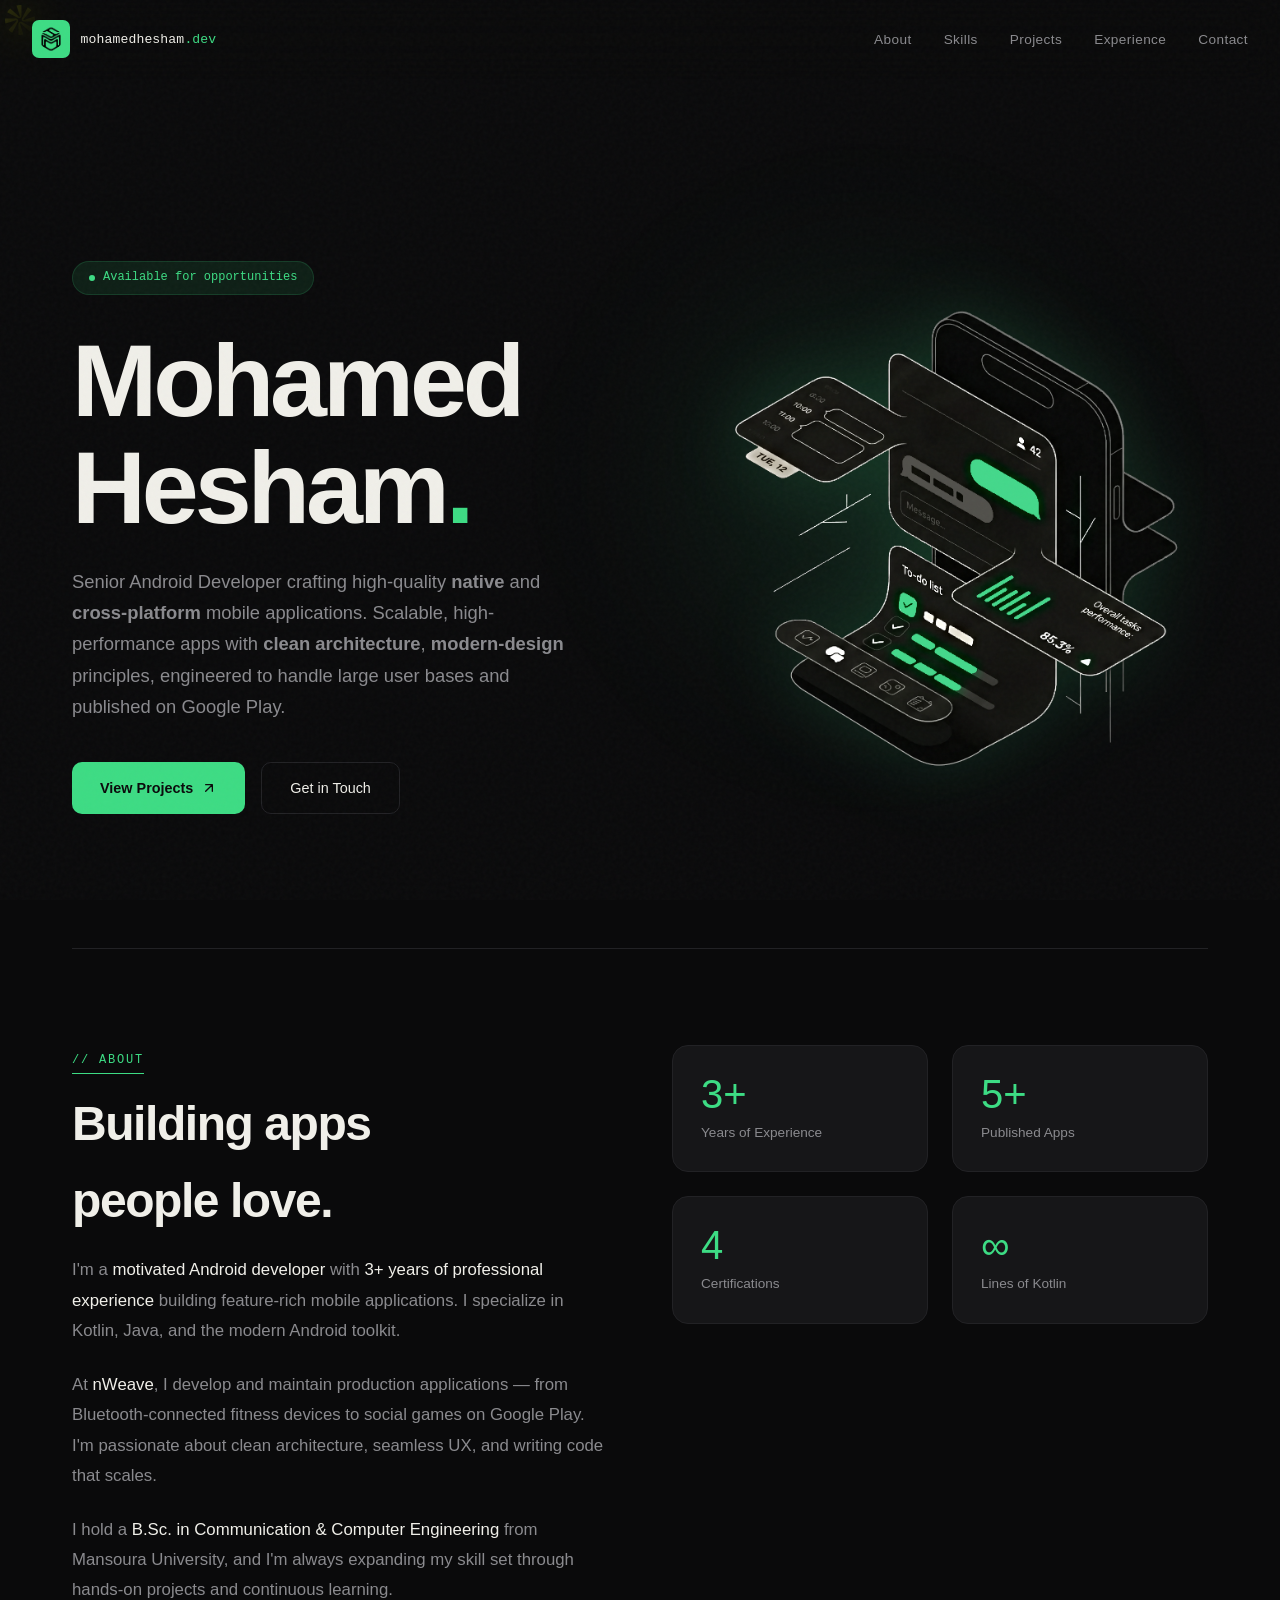
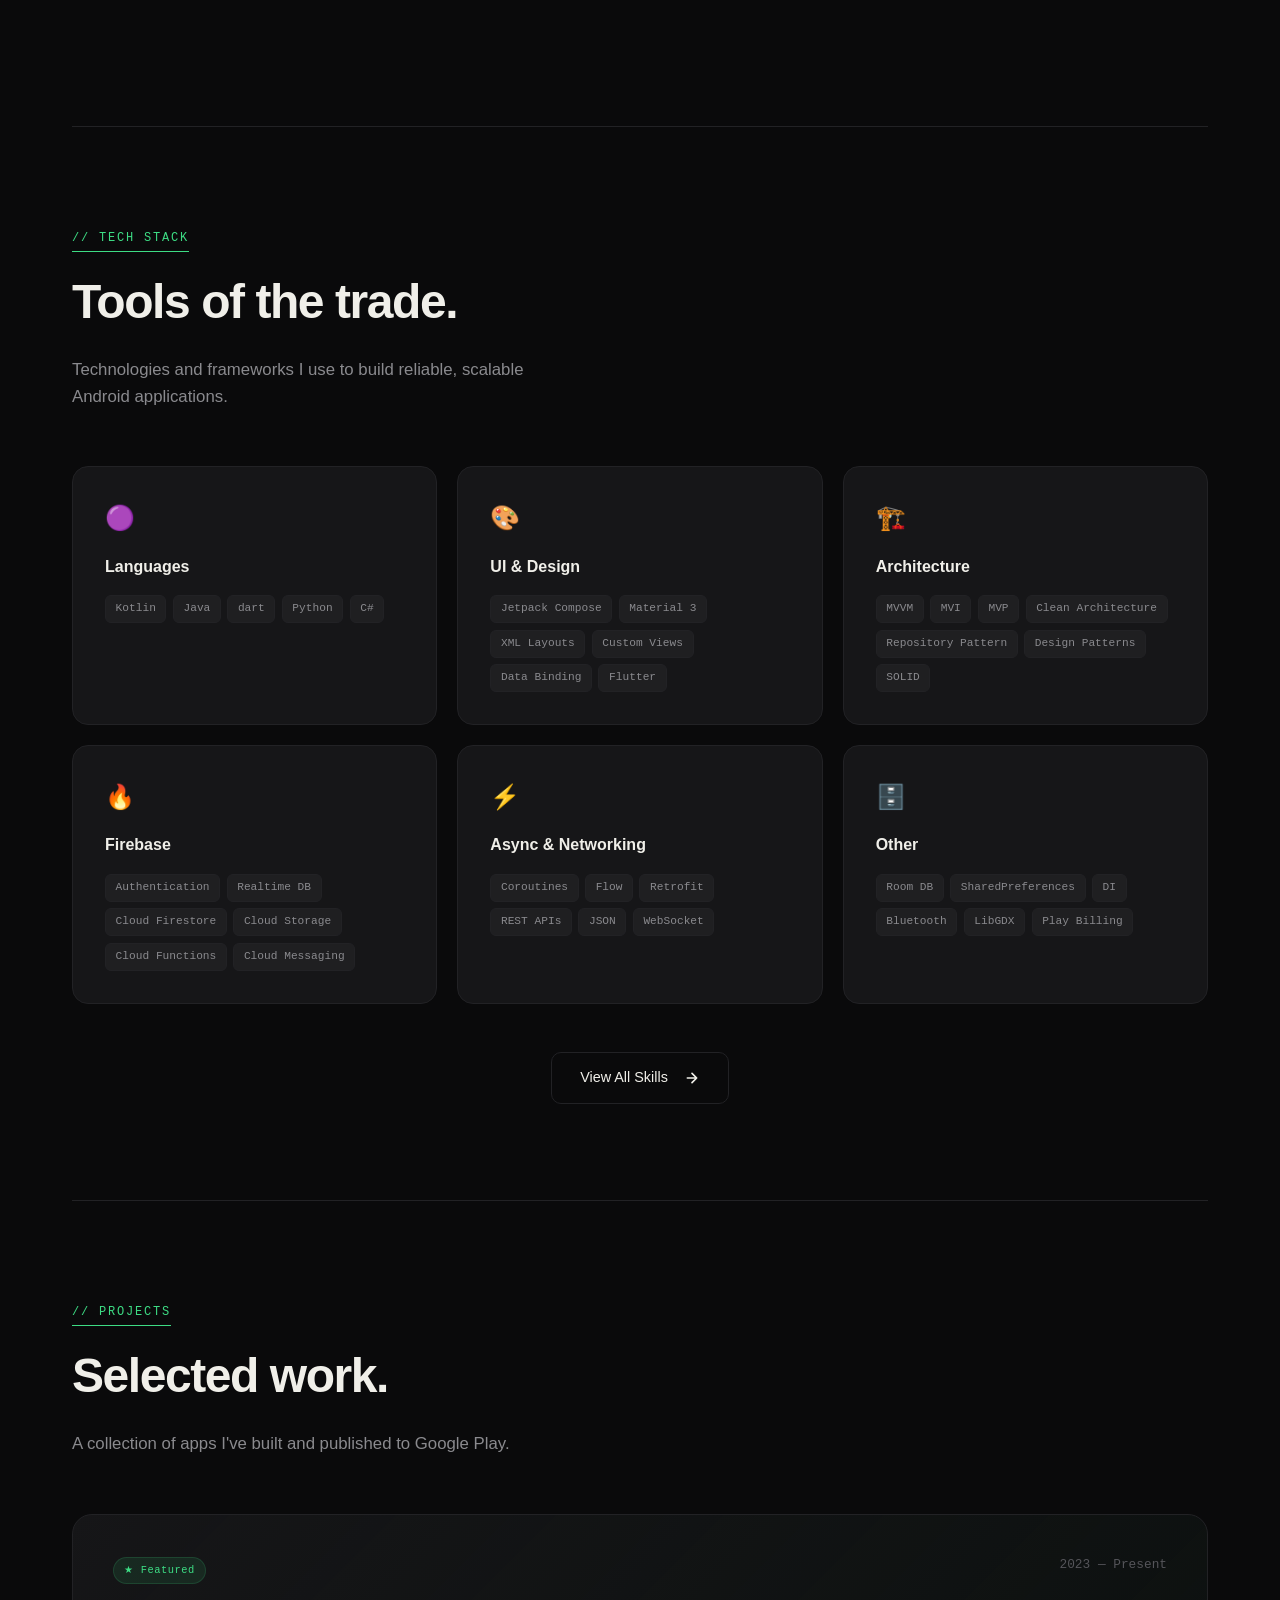
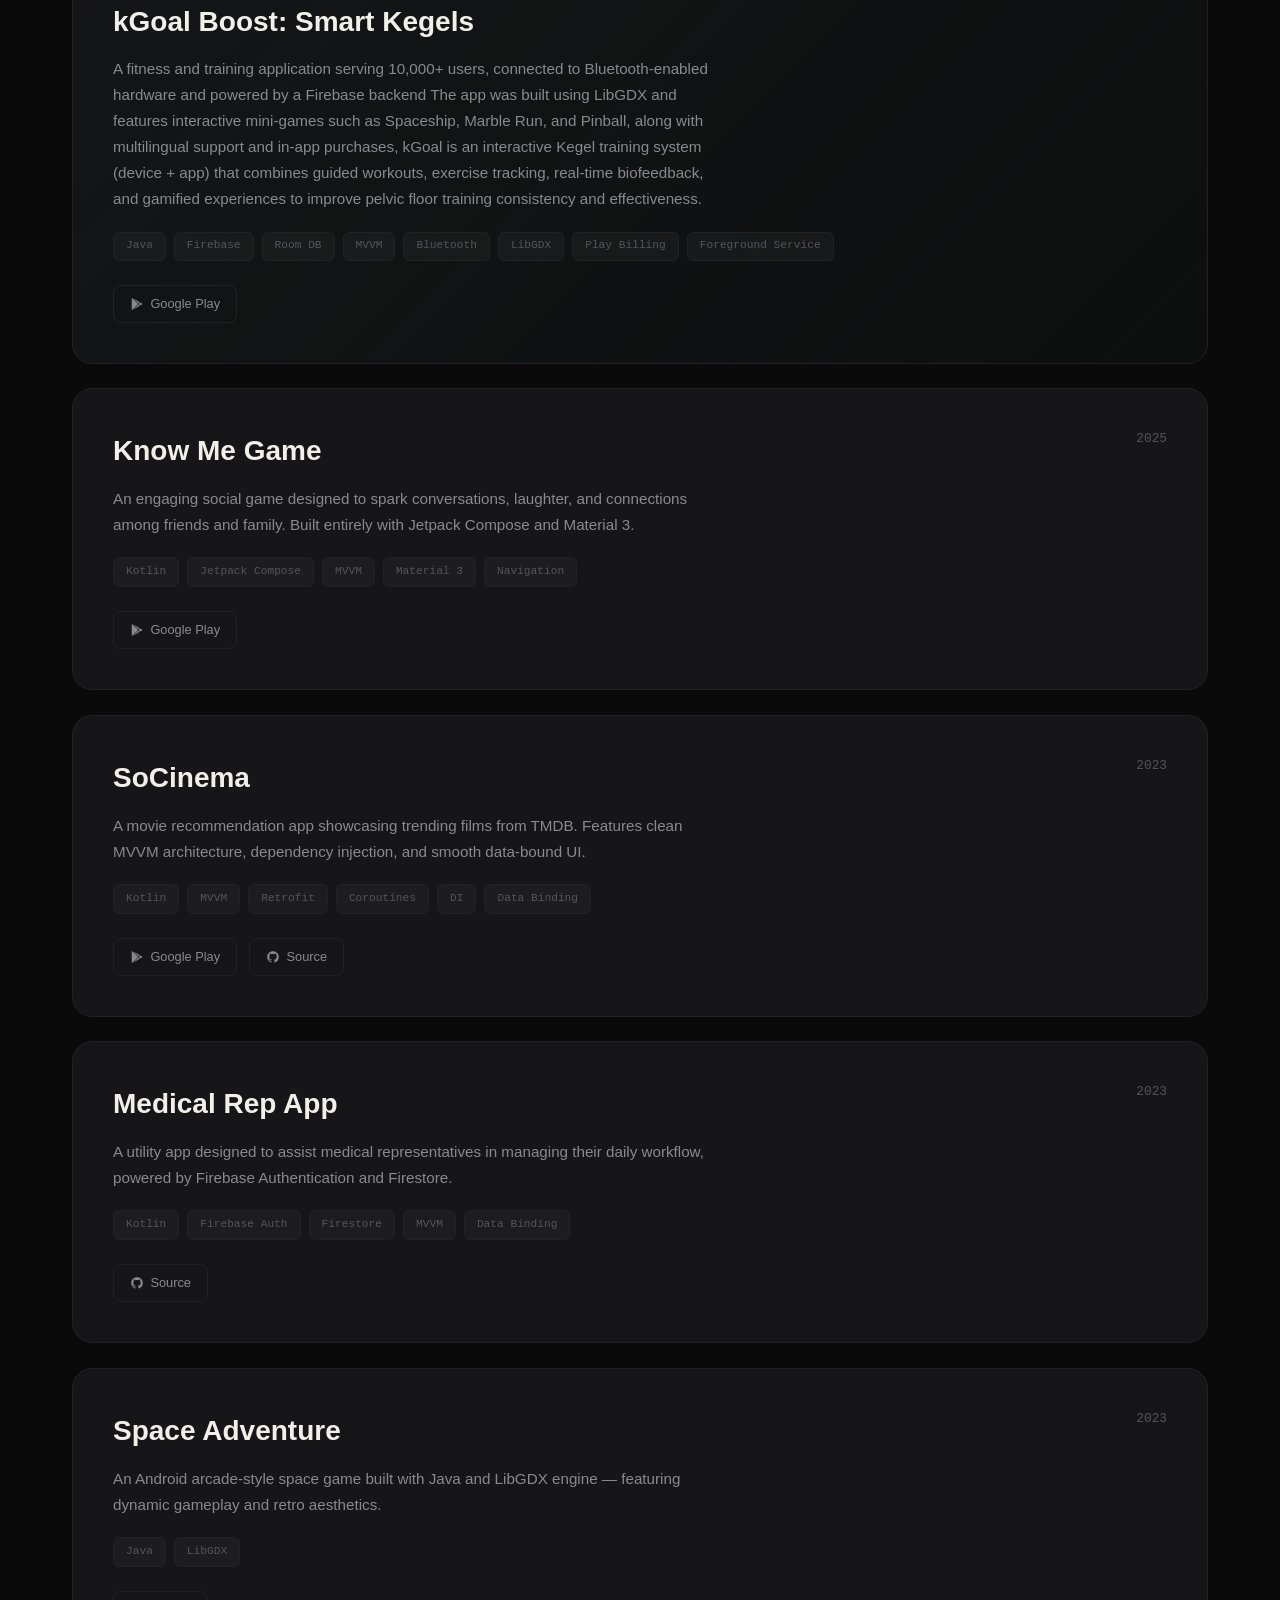
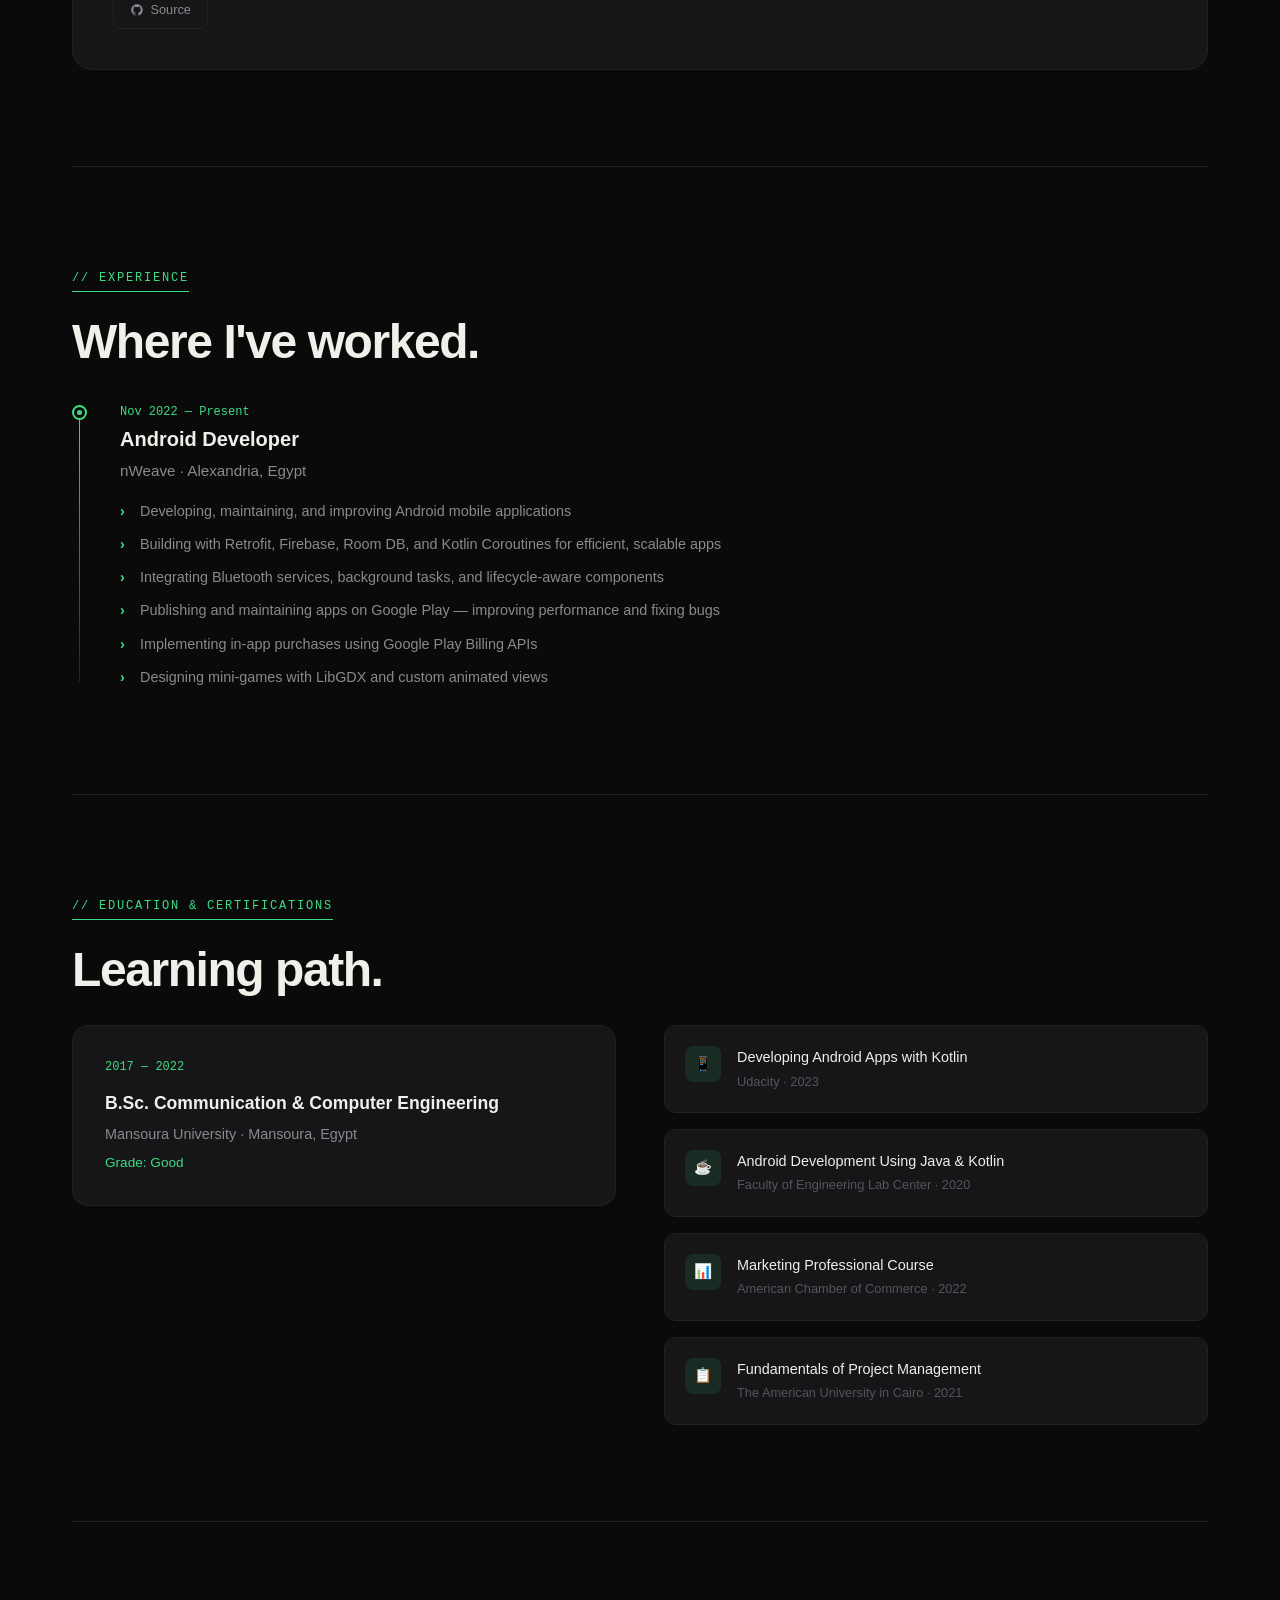
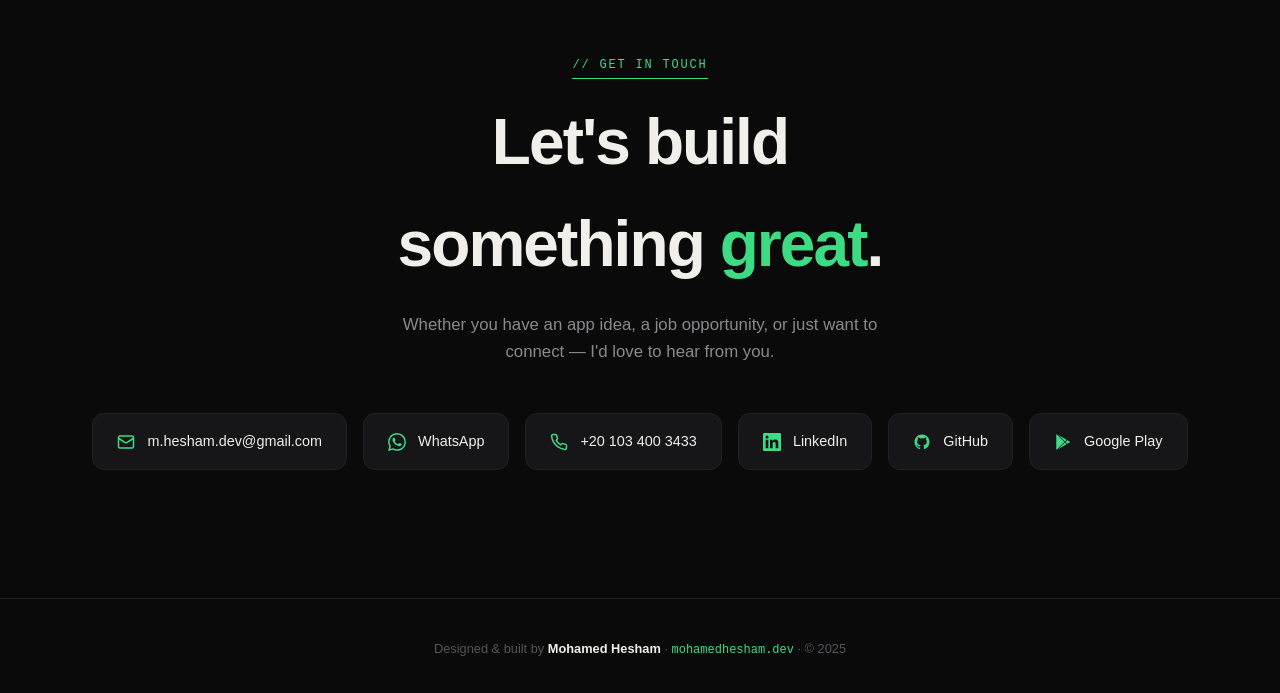
==== commit 73cbf4b3: "Update Mohamed Hesham — Android Developer.html" ====
--- a/Mohamed Hesham — Android Developer.html
+++ b/Mohamed Hesham — Android Developer.html
@@ -23,11 +23,11 @@
 
     <link rel="preconnect" href="https://fonts.googleapis.com/">
     <link rel="preconnect" href="https://fonts.gstatic.com/" crossorigin="">
-    <link href="./Mohamed Hesham — Android Developer_files/css2" rel="stylesheet">
-
-    <link rel="stylesheet" href="./Mohamed Hesham — Android Developer_files/styles.css">
-    <link rel="stylesheet" href="./Mohamed Hesham — Android Developer_files/hero-visual.css">
-    <link rel="icon" type="image/svg+xml" href="./Mohamed Hesham — Android Developer_files/logo.svg">
+    <link href="./css/css2" rel="stylesheet">
+
+    <link rel="stylesheet" href="./css/styles.css">
+    <link rel="stylesheet" href="./css/hero-visual.css">
+    <link rel="icon" type="image/svg+xml" href="./css/logo.svg">
 <style id="hb-stylesheet"></style><style type="text/css">@font-face{font-family:"Poppins";font-style:normal;font-weight:400;font-display:swap;src:url([data-uri]) format("woff2");unicode-range:U+0900-097F,U+1CD0-1CF6,U+1CF8-1CF9,U+200C-200D,U+20A8,U+20B9,U+25CC,U+A830-A839,U+A8E0-A8FB}@font-face{font-family:"Poppins";font-style:normal;font-weight:400;font-display:swap;src:url([data-uri]) format("woff2");unicode-range:U+0100-024F,U+0259,U+1E00-1EFF,U+2020,U+20A0-20AB,U+20AD-20CF,U+2113,U+2C60-2C7F,U+A720-A7FF}@font-face{font-family:"Poppins";font-style:normal;font-weight:400;font-display:swap;src:url([data-uri]) format("woff2");unicode-range:U+0000-00FF,U+0131,U+0152-0153,U+02BB-02BC,U+02C6,U+02DA,U+02DC,U+2000-206F,U+2074,U+20AC,U+2122,U+2191,U+2193,U+2212,U+2215,U+FEFF,U+FFFD}@font-face{font-family:"Poppins";font-style:normal;font-weight:500;font-display:swap;src:url([data-uri]) format("woff2");unicode-range:U+0900-097F,U+1CD0-1CF6,U+1CF8-1CF9,U+200C-200D,U+20A8,U+20B9,U+25CC,U+A830-A839,U+A8E0-A8FB}@font-face{font-family:"Poppins";font-style:normal;font-weight:500;font-display:swap;src:url([data-uri]) format("woff2");unicode-range:U+0100-024F,U+0259,U+1E00-1EFF,U+2020,U+20A0-20AB,U+20AD-20CF,U+2113,U+2C60-2C7F,U+A720-A7FF}@font-face{font-family:"Poppins";font-style:normal;font-weight:500;font-display:swap;src:url([data-uri]) format("woff2");unicode-range:U+0000-00FF,U+0131,U+0152-0153,U+02BB-02BC,U+02C6,U+02DA,U+02DC,U+2000-206F,U+2074,U+20AC,U+2122,U+2191,U+2193,U+2212,U+2215,U+FEFF,U+FFFD}@font-face{font-family:"Poppins";font-style:normal;font-weight:600;font-display:swap;src:url([data-uri]) format("woff2");unicode-range:U+0900-097F,U+1CD0-1CF6,U+1CF8-1CF9,U+200C-200D,U+20A8,U+20B9,U+25CC,U+A830-A839,U+A8E0-A8FB}@font-face{font-family:"Poppins";font-style:normal;font-weight:600;font-display:swap;src:url([data-uri]) format("woff2");unicode-range:U+0100-024F,U+0259,U+1E00-1EFF,U+2020,U+20A0-20AB,U+20AD-20CF,U+2113,U+2C60-2C7F,U+A720-A7FF}@font-face{font-family:"Poppins";font-style:normal;font-weight:600;font-display:swap;src:url([data-uri]) format("woff2");unicode-range:U+0000-00FF,U+0131,U+0152-0153,U+02BB-02BC,U+02C6,U+02DA,U+02DC,U+2000-206F,U+2074,U+20AC,U+2122,U+2191,U+2193,U+2212,U+2215,U+FEFF,U+FFFD}@font-face{font-family:"Poppins";font-style:normal;font-weight:700;font-display:swap;src:url([data-uri]) format("woff2");unicode-range:U+0900-097F,U+1CD0-1CF6,U+1CF8-1CF9,U+200C-200D,U+20A8,U+20B9,U+25CC,U+A830-A839,U+A8E0-A8FB}@font-face{font-family:"Poppins";font-style:normal;font-weight:700;font-display:swap;src:url([data-uri]) format("woff2");unicode-range:U+0100-024F,U+0259,U+1E00-1EFF,U+2020,U+20A0-20AB,U+20AD-20CF,U+2113,U+2C60-2C7F,U+A720-A7FF}@font-face{font-family:"Poppins";font-style:normal;font-weight:700;font-display:swap;src:url([data-uri]) format("woff2");unicode-range:U+0000-00FF,U+0131,U+0152-0153,U+02BB-02BC,U+02C6,U+02DA,U+02DC,U+2000-206F,U+2074,U+20AC,U+2122,U+2191,U+2193,U+2212,U+2215,U+FEFF,U+FFFD}</style><script type="text/javascript" src="chrome-extension://aggiiclaiamajehmlfpkjmlbadmkledi/popup.js" async=""></script><script type="text/javascript" src="chrome-extension://aggiiclaiamajehmlfpkjmlbadmkledi/tat_popup.js" async=""></script><link href="chrome-extension://alhgpfoeiimagjlnfekdhkjlkiomcapa/js/css/inject.css" rel="stylesheet" type="text/css" data-apio="true"><link data-apio="true" rel="stylesheet" type="text/css" href="chrome-extension://alhgpfoeiimagjlnfekdhkjlkiomcapa/js/css/a_chrome-extension_inject_global_module_scss.css"><link data-apio="true" rel="stylesheet" type="text/css" href="chrome-extension://alhgpfoeiimagjlnfekdhkjlkiomcapa/js/css/a_chrome-extension_inject_core_components_OpenPopupButton_tsx.css"></head>
 
 <body data-new-gr-c-s-check-loaded="14.1280.0" data-gr-ext-installed="">
@@ -36,7 +36,7 @@
     <nav id="nav" class="scrolled">
         <a href="https://www.mohamedhesham.dev/#" class="nav-logo" aria-label="Mohamed Hesham">
             <div class="logo-container">
-                <img src="./Mohamed Hesham — Android Developer_files/logo.svg" alt="MH">
+                <img src="./css/logo.svg" alt="MH">
             </div>
             <span class="logo-text">mohamedhesham<span class="logo-dot">.dev</span></span>
         </a>
@@ -98,7 +98,7 @@
         <!-- Right: Image Content -->
         <div class="hero-visual">
             <div class="hero-image-container">
-                <img src="./Mohamed Hesham — Android Developer_files/hero_section_img.png" alt="Mohamed Hesham" class="hero-image">
+                <img src="./css/hero_section_img.png" alt="Mohamed Hesham" class="hero-image">
             </div>
         </div>
 
@@ -558,8 +558,8 @@
 
 
     <!-- ═══ SCRIPTS ═══ -->
-    <script src="./Mohamed Hesham — Android Developer_files/main.js.download"></script>
-<script defer="" src="./Mohamed Hesham — Android Developer_files/v8c78df7c7c0f484497ecbca7046644da1771523124516" integrity="sha512-8DS7rgIrAmghBFwoOTujcf6D9rXvH8xm8JQ1Ja01h9QX8EzXldiszufYa4IFfKdLUKTTrnSFXLDkUEOTrZQ8Qg==" data-cf-beacon="{&quot;version&quot;:&quot;2024.11.0&quot;,&quot;token&quot;:&quot;271d3063538040f98a4c8d91dce25665&quot;,&quot;r&quot;:1,&quot;server_timing&quot;:{&quot;name&quot;:{&quot;cfCacheStatus&quot;:true,&quot;cfEdge&quot;:true,&quot;cfExtPri&quot;:true,&quot;cfL4&quot;:true,&quot;cfOrigin&quot;:true,&quot;cfSpeedBrain&quot;:true},&quot;location_startswith&quot;:null}}" crossorigin="anonymous"></script>
+    <script src="./css/main.js.download"></script>
+<script defer="" src="./css/v8c78df7c7c0f484497ecbca7046644da1771523124516" integrity="sha512-8DS7rgIrAmghBFwoOTujcf6D9rXvH8xm8JQ1Ja01h9QX8EzXldiszufYa4IFfKdLUKTTrnSFXLDkUEOTrZQ8Qg==" data-cf-beacon="{&quot;version&quot;:&quot;2024.11.0&quot;,&quot;token&quot;:&quot;271d3063538040f98a4c8d91dce25665&quot;,&quot;r&quot;:1,&quot;server_timing&quot;:{&quot;name&quot;:{&quot;cfCacheStatus&quot;:true,&quot;cfEdge&quot;:true,&quot;cfExtPri&quot;:true,&quot;cfL4&quot;:true,&quot;cfOrigin&quot;:true,&quot;cfSpeedBrain&quot;:true},&quot;location_startswith&quot;:null}}" crossorigin="anonymous"></script>
 
 
 <div style="all: initial !important"><template shadowrootmode="open"><div><style></style><!----><style>.noUi-target,.noUi-target *{-webkit-touch-callout:none;-webkit-tap-highlight-color:transparent;-webkit-user-select:none;-ms-touch-action:none;touch-action:none;-ms-user-select:none;-moz-user-select:none;user-select:none;-moz-box-sizing:border-box;box-sizing:border-box}.noUi-target{position:relative}.noUi-base,.noUi-connects{width:100%;height:100%;position:relative;z-index:1}.noUi-connects{overflow:hidden;z-index:0}.noUi-connect,.noUi-origin{will-change:transform;position:absolute;z-index:1;top:0;right:0;height:100%;width:100%;-ms-transform-origin:0 0;-webkit-transform-origin:0 0;-webkit-transform-style:preserve-3d;transform-origin:0 0;transform-style:flat}.noUi-txt-dir-rtl.noUi-horizontal .noUi-origin{left:0;right:auto}.noUi-vertical .noUi-origin{top:-100%;width:0}.noUi-horizontal .noUi-origin{height:0}.noUi-handle{-webkit-backface-visibility:hidden;backface-visibility:hidden;position:absolute}.noUi-touch-area{height:100%;width:100%}.noUi-state-tap .noUi-connect,.noUi-state-tap .noUi-origin{-webkit-transition:transform .3s;transition:transform .3s}.noUi-state-drag *{cursor:inherit!important}.noUi-horizontal{height:18px}.noUi-horizontal .noUi-handle{width:34px;height:28px;right:-17px;top:-6px}.noUi-vertical{width:18px}.noUi-vertical .noUi-handle{width:28px;height:34px;right:-6px;bottom:-17px}.noUi-txt-dir-rtl.noUi-horizontal .noUi-handle{left:-17px;right:auto}.noUi-target{background:#FAFAFA;border-radius:4px;border:1px solid #D3D3D3;box-shadow:inset 0 1px 1px #F0F0F0,0 3px 6px -5px #BBB}.noUi-connects{border-radius:3px}.noUi-connect{background:#3FB8AF}.noUi-draggable{cursor:ew-resize}.noUi-vertical .noUi-draggable{cursor:ns-resize}.noUi-handle{border:1px solid #D9D9D9;border-radius:3px;background:#FFF;cursor:default;box-shadow:inset 0 0 1px #FFF,inset 0 1px 7px #EBEBEB,0 3px 6px -3px #BBB}.noUi-active{box-shadow:inset 0 0 1px #FFF,inset 0 1px 7px #DDD,0 3px 6px -3px #BBB}.noUi-handle:after,.noUi-handle:before{content:"";display:block;position:absolute;height:14px;width:1px;background:#E8E7E6;left:14px;top:6px}.noUi-handle:after{left:17px}.noUi-vertical .noUi-handle:after,.noUi-vertical .noUi-handle:before{width:14px;height:1px;left:6px;top:14px}.noUi-vertical .noUi-handle:after{top:17px}[disabled] .noUi-connect{background:#B8B8B8}[disabled] .noUi-handle,[disabled].noUi-handle,[disabled].noUi-target{cursor:not-allowed}.noUi-pips,.noUi-pips *{-moz-box-sizing:border-box;box-sizing:border-box}.noUi-pips{position:absolute;color:#999}.noUi-value{position:absolute;white-space:nowrap;text-align:center}.noUi-value-sub{color:#ccc;font-size:10px}.noUi-marker{position:absolute;background:#CCC}.noUi-marker-sub{background:#AAA}.noUi-marker-large{background:#AAA}.noUi-pips-horizontal{padding:10px 0;height:80px;top:100%;left:0;width:100%}.noUi-value-horizontal{-webkit-transform:translate(-50%,50%);transform:translate(-50%,50%)}.noUi-rtl .noUi-value-horizontal{-webkit-transform:translate(50%,50%);transform:translate(50%,50%)}.noUi-marker-horizontal.noUi-marker{margin-left:-1px;width:2px;height:5px}.noUi-marker-horizontal.noUi-marker-sub{height:10px}.noUi-marker-horizontal.noUi-marker-large{height:15px}.noUi-pips-vertical{padding:0 10px;height:100%;top:0;left:100%}.noUi-value-vertical{-webkit-transform:translate(0,-50%);transform:translate(0,-50%);padding-left:25px}.noUi-rtl .noUi-value-vertical{-webkit-transform:translate(0,50%);transform:translate(0,50%)}.noUi-marker-vertical.noUi-marker{width:5px;height:2px;margin-top:-1px}.noUi-marker-vertical.noUi-marker-sub{width:10px}.noUi-marker-vertical.noUi-marker-large{width:15px}.noUi-tooltip{display:block;position:absolute;border:1px solid #D9D9D9;border-radius:3px;background:#fff;color:#000;padding:5px;text-align:center;white-space:nowrap}.noUi-horizontal .noUi-tooltip{-webkit-transform:translate(-50%,0);transform:translate(-50%,0);left:50%;bottom:120%}.noUi-vertical .noUi-tooltip{-webkit-transform:translate(0,-50%);transform:translate(0,-50%);top:50%;right:120%}.noUi-horizontal .noUi-origin>.noUi-tooltip{-webkit-transform:translate(50%,0);transform:translate(50%,0);left:auto;bottom:10px}.noUi-vertical .noUi-origin>.noUi-tooltip{-webkit-transform:translate(0,-18px);transform:translate(0,-18px);top:auto;right:28px}
@@ -585,4 +585,4 @@
       div.grammarly-desktop-integration:before {
         content: attr(data-content);
       }
-    </style><div aria-label="grammarly-integration" role="group" tabindex="-1" class="grammarly-desktop-integration" data-content="{&quot;mode&quot;:&quot;full&quot;,&quot;isActive&quot;:true,&quot;isUserDisabled&quot;:false}"></div></template></grammarly-desktop-integration></html>+    </style><div aria-label="grammarly-integration" role="group" tabindex="-1" class="grammarly-desktop-integration" data-content="{&quot;mode&quot;:&quot;full&quot;,&quot;isActive&quot;:true,&quot;isUserDisabled&quot;:false}"></div></template></grammarly-desktop-integration></html>
--- a/css/styles.css
+++ b/css/styles.css
@@ -0,0 +1,1318 @@
+        *,
+        *::before,
+        *::after {
+            margin: 0;
+            padding: 0;
+            box-sizing: border-box;
+        }
+
+        :root {
+            --bg-primary: #0a0a0b;
+            --bg-secondary: #111113;
+            --bg-card: #161618;
+            --bg-card-hover: #1c1c1f;
+            --border: #222225;
+            --border-hover: #333338;
+            --text-primary: #f0efe9;
+            --text-secondary: #8a8a8e;
+            --text-muted: #55555a;
+            --accent: #3ddc84;
+            --accent-dim: rgba(61, 220, 132, 0.1);
+            --accent-glow: rgba(61, 220, 132, 0.15);
+            --kotlin-purple: #7f52ff;
+            --firebase-yellow: #ffca28;
+            --font-display: 'Sora', -apple-system, sans-serif;
+            --font-body: 'DM Sans', -apple-system, sans-serif;
+            --font-mono: 'JetBrains Mono', monospace;
+            --ease-out: cubic-bezier(0.16, 1, 0.3, 1);
+            --ease-spring: cubic-bezier(0.34, 1.56, 0.64, 1);
+        }
+
+        html {
+            scroll-behavior: smooth;
+            scrollbar-width: thin;
+            scrollbar-color: #333 transparent;
+        }
+
+        body {
+            font-family: var(--font-body);
+            background: var(--bg-primary);
+            color: var(--text-primary);
+            line-height: 1.6;
+            overflow-x: hidden;
+            -webkit-font-smoothing: antialiased;
+        }
+
+        ::selection {
+            background: var(--accent);
+            color: var(--bg-primary);
+        }
+
+        a {
+            color: inherit;
+            text-decoration: none;
+        }
+
+        /* ─── NOISE OVERLAY ─── */
+        body::before {
+            content: '';
+            position: fixed;
+            inset: 0;
+            opacity: 0.03;
+            background-image: url("data:image/svg+xml,%3Csvg viewBox='0 0 256 256' xmlns='http://www.w3.org/2000/svg'%3E%3Cfilter id='n'%3E%3CfeTurbulence type='fractalNoise' baseFrequency='0.9' numOctaves='4' stitchTiles='stitch'/%3E%3C/filter%3E%3Crect width='100%25' height='100%25' filter='url(%23n)'/%3E%3C/svg%3E");
+            pointer-events: none;
+            z-index: 9999;
+        }
+
+        /* ─── NAV ─── */
+        nav {
+            position: fixed;
+            top: 0;
+            left: 0;
+            right: 0;
+            z-index: 100;
+            padding: 1.25rem 2rem;
+            display: flex;
+            justify-content: space-between;
+            align-items: center;
+            backdrop-filter: blur(20px) saturate(1.5);
+            -webkit-backdrop-filter: blur(20px) saturate(1.5);
+            background: rgba(10, 10, 11, 0.8);
+            border-bottom: 1px solid transparent;
+            transition: border-color 0.3s ease;
+        }
+
+        nav.scrolled {
+            border-bottom-color: var(--border);
+        }
+
+        .nav-logo {
+            display: flex;
+            align-items: center;
+            gap: 0.65rem;
+            transition: opacity 0.3s ease;
+        }
+
+        .nav-logo:hover {
+            opacity: 0.8;
+        }
+
+        .logo-container {
+            width: 38px;
+            height: 38px;
+            background-color: var(--accent);
+            border-radius: 7px;
+            display: flex;
+            align-items: center;
+            justify-content: center;
+            flex-shrink: 0;
+        }
+
+        .logo-container img {
+            width: 24px;
+            height: 24px;
+            filter: brightness(0);
+        }
+
+        .logo-text {
+            font-family: var(--font-mono);
+            font-size: 0.82rem;
+            font-weight: 500;
+            color: var(--text-primary);
+            letter-spacing: 0.01em;
+        }
+
+        .logo-dot {
+            color: var(--accent);
+        }
+
+        .nav-links {
+            display: flex;
+            gap: 2rem;
+            list-style: none;
+        }
+
+        .nav-links a {
+            font-size: 0.85rem;
+            font-weight: 400;
+            color: var(--text-secondary);
+            letter-spacing: 0.03em;
+            transition: color 0.3s ease;
+            position: relative;
+        }
+
+        .nav-links a::after {
+            content: '';
+            position: absolute;
+            bottom: -4px;
+            left: 0;
+            width: 0;
+            height: 1px;
+            background: var(--accent);
+            transition: width 0.3s var(--ease-out);
+        }
+
+        .nav-links a:hover {
+            color: var(--text-primary);
+        }
+
+        .nav-links a:hover::after {
+            width: 100%;
+        }
+
+        .nav-hamburger {
+            display: none;
+            flex-direction: column;
+            gap: 5px;
+            cursor: pointer;
+            padding: 4px;
+            background: none;
+            border: none;
+        }
+
+        .nav-hamburger span {
+            display: block;
+            width: 22px;
+            height: 1.5px;
+            background: var(--text-secondary);
+            transition: all 0.3s ease;
+        }
+
+        /* ─── MOBILE MENU ─── */
+        .mobile-menu {
+            display: none;
+            position: fixed;
+            inset: 0;
+            background: rgba(10, 10, 11, 0.97);
+            backdrop-filter: blur(30px);
+            z-index: 99;
+            flex-direction: column;
+            align-items: center;
+            justify-content: center;
+            gap: 2rem;
+        }
+
+        .mobile-menu.open {
+            display: flex;
+        }
+
+        .mobile-menu a {
+            font-family: var(--font-display);
+            font-size: 2rem;
+            font-weight: 700;
+            color: var(--text-secondary);
+            transition: color 0.3s ease, transform 0.3s var(--ease-out);
+        }
+
+        .mobile-menu a:hover {
+            color: var(--accent);
+            transform: translateX(8px);
+        }
+
+        /* ─── HERO ─── */
+        .hero {
+            height: 100vh;
+            display: flex;
+            align-items: center;
+            justify-content: center;
+            padding: 8rem 2rem 4rem;
+            max-width: 1200px;
+            margin: 0 auto;
+            position: relative;
+        }
+
+        .hero-badge {
+            display: inline-flex;
+            align-items: center;
+            gap: 0.5rem;
+            font-family: var(--font-mono);
+            font-size: 0.75rem;
+            color: var(--accent);
+            background: var(--accent-dim);
+            border: 1px solid rgba(61, 220, 132, 0.15);
+            padding: 0.4rem 1rem;
+            border-radius: 100px;
+            width: fit-content;
+            margin-bottom: 2rem;
+            opacity: 0;
+            animation: fadeUp 0.8s var(--ease-out) 0.2s forwards;
+        }
+
+        .hero-badge .dot {
+            width: 6px;
+            height: 6px;
+            border-radius: 50%;
+            background: var(--accent);
+            animation: pulse 2s ease-in-out infinite;
+    